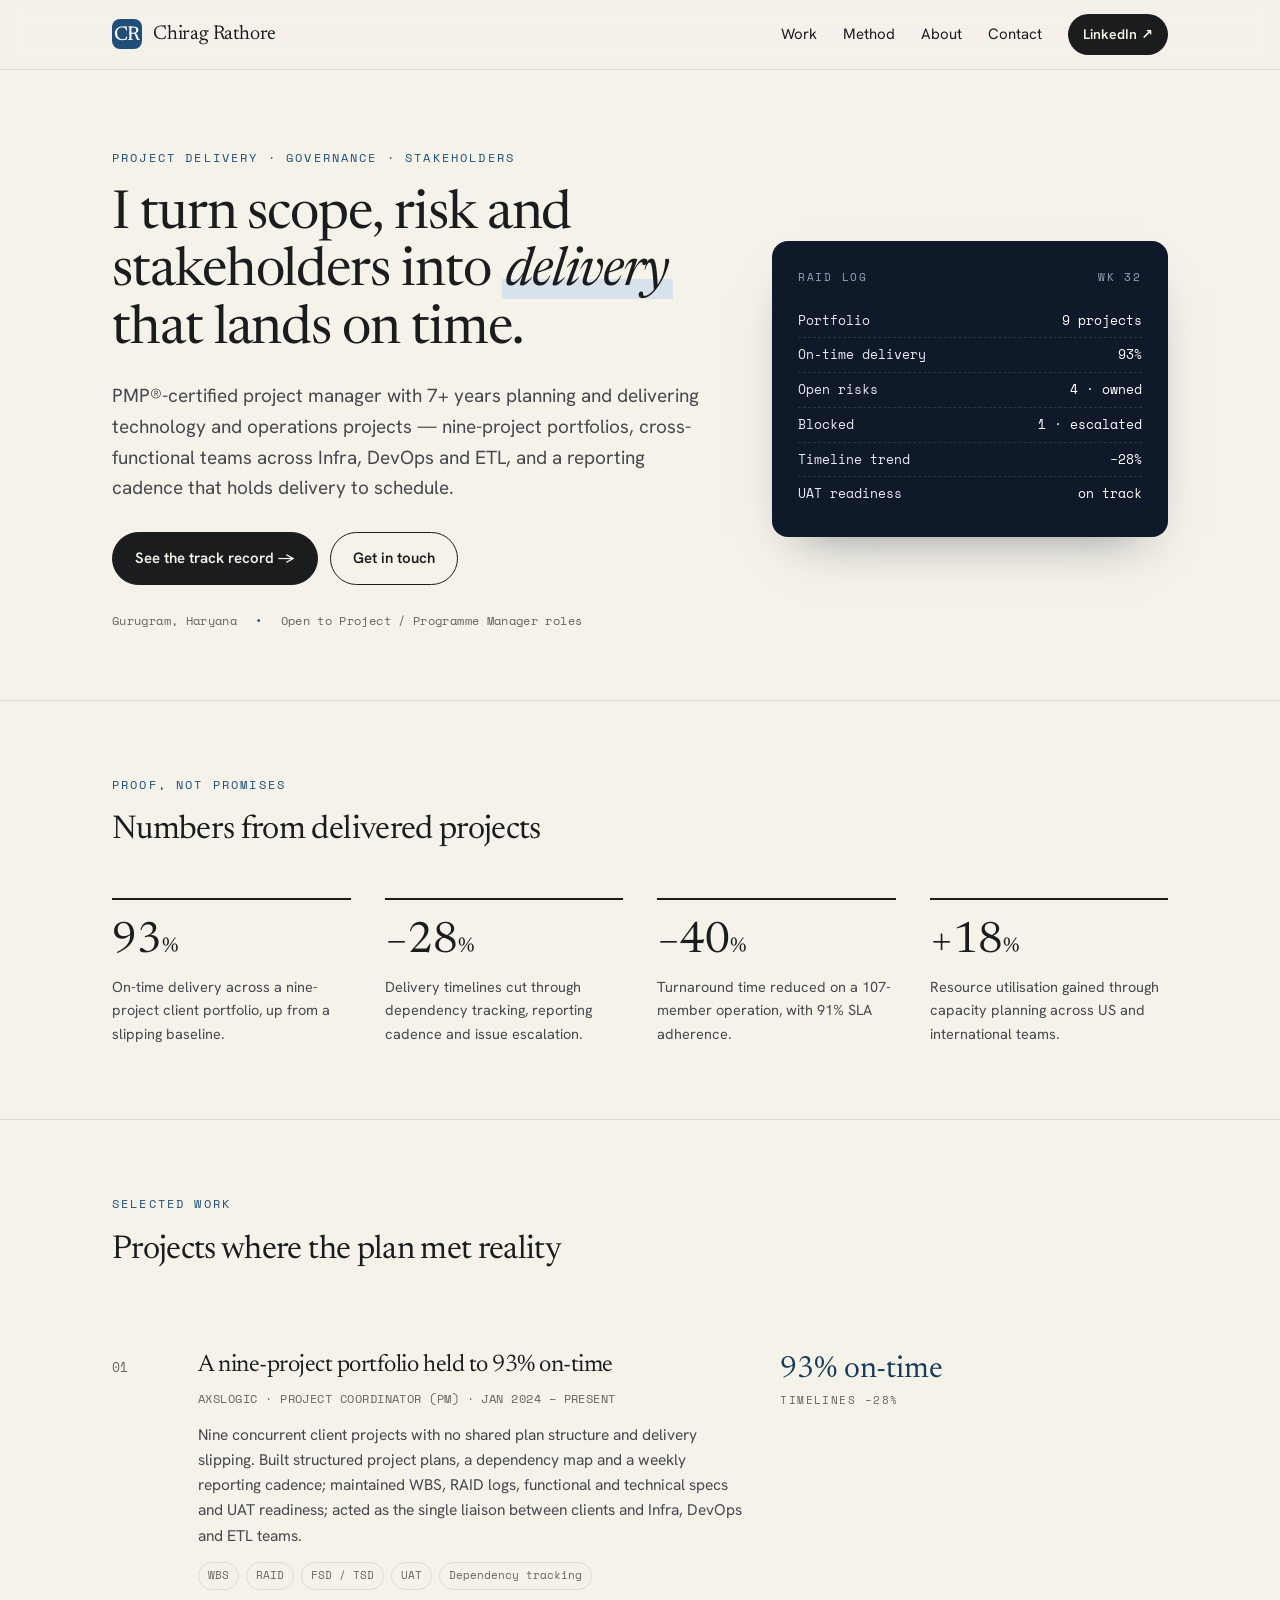
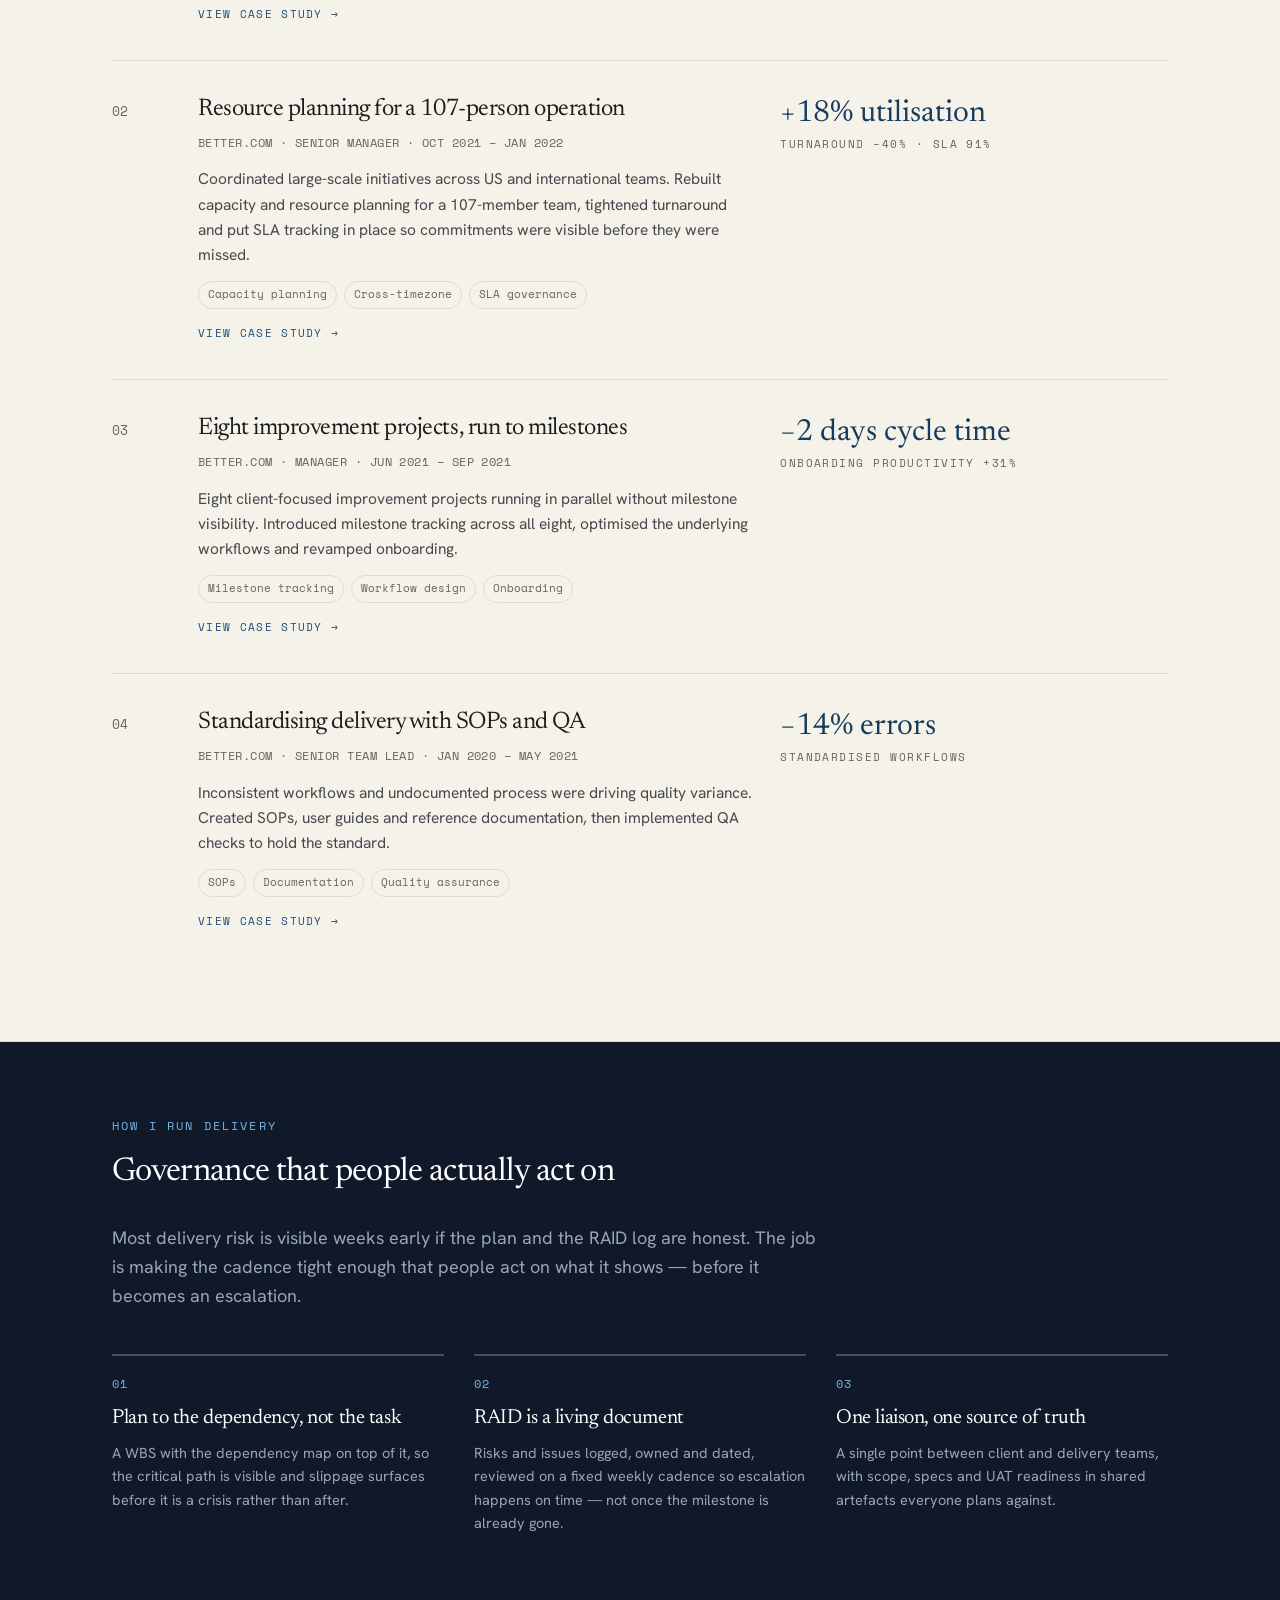
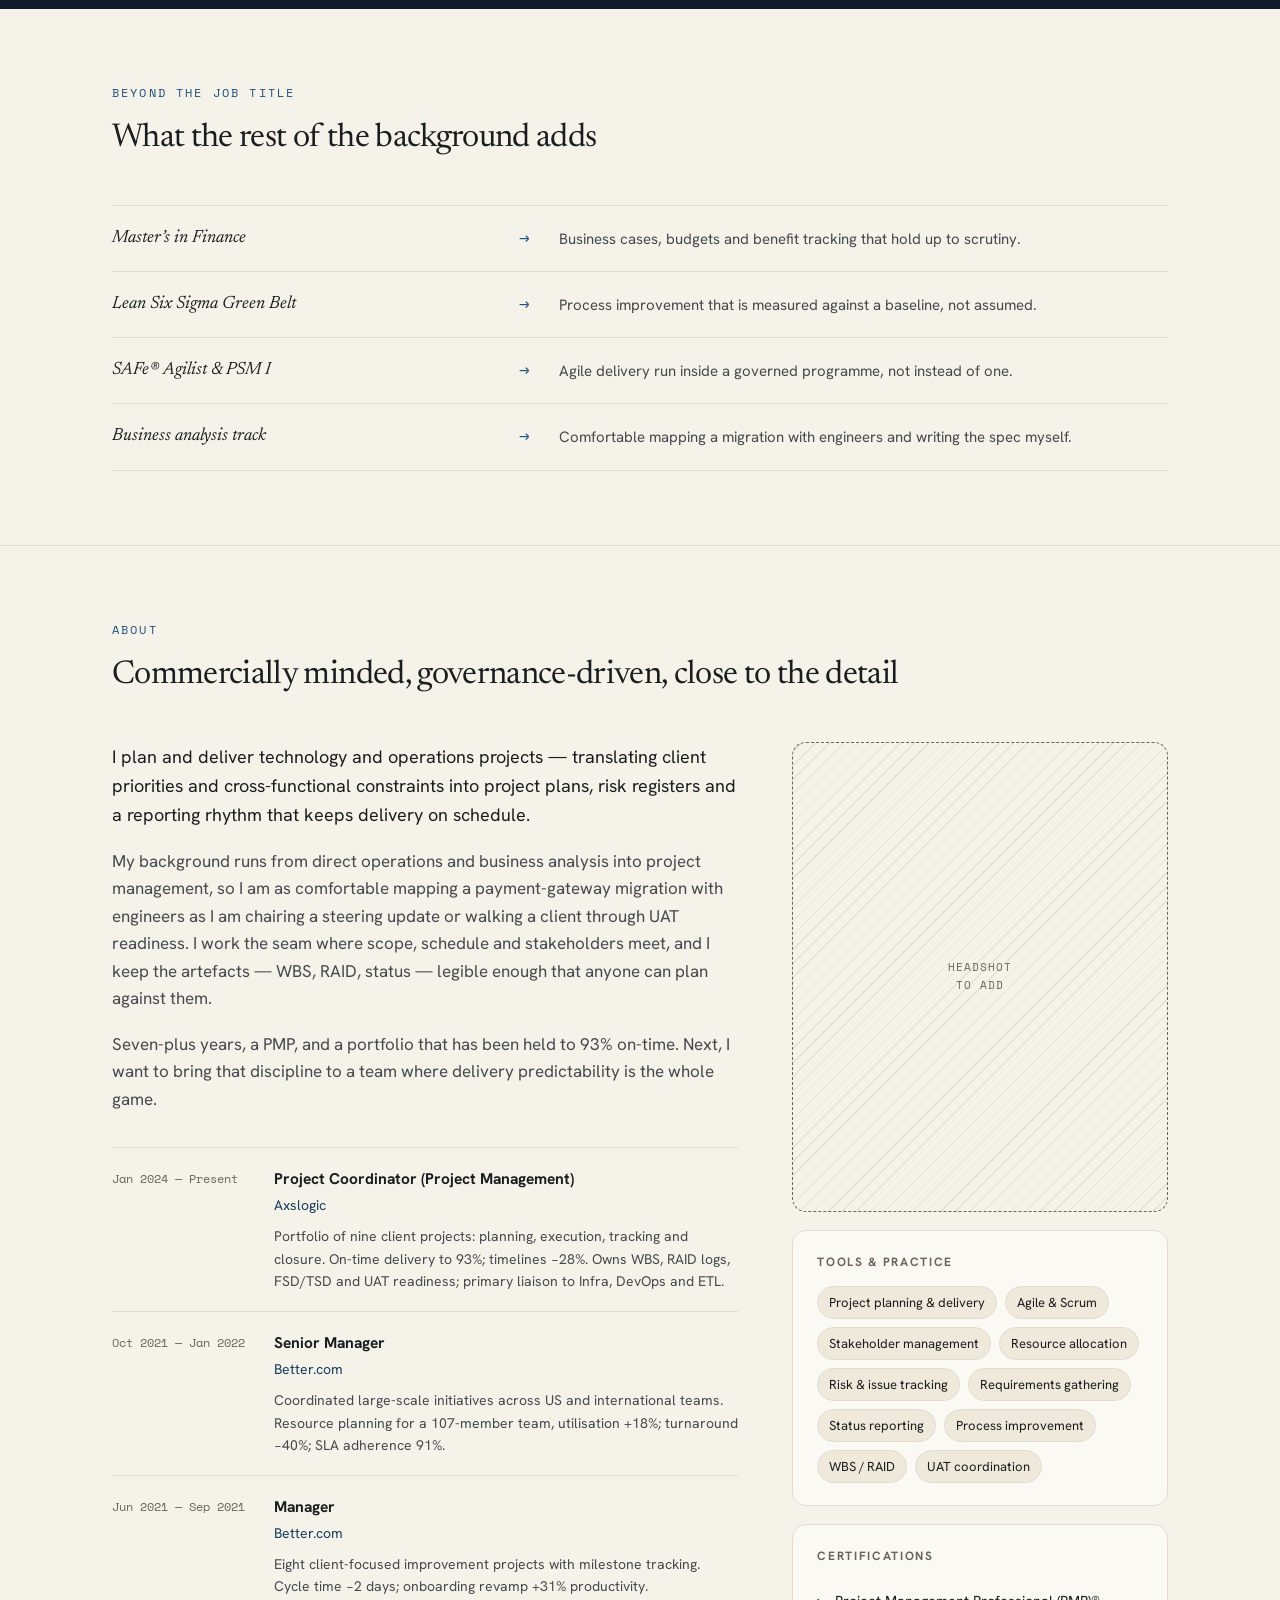
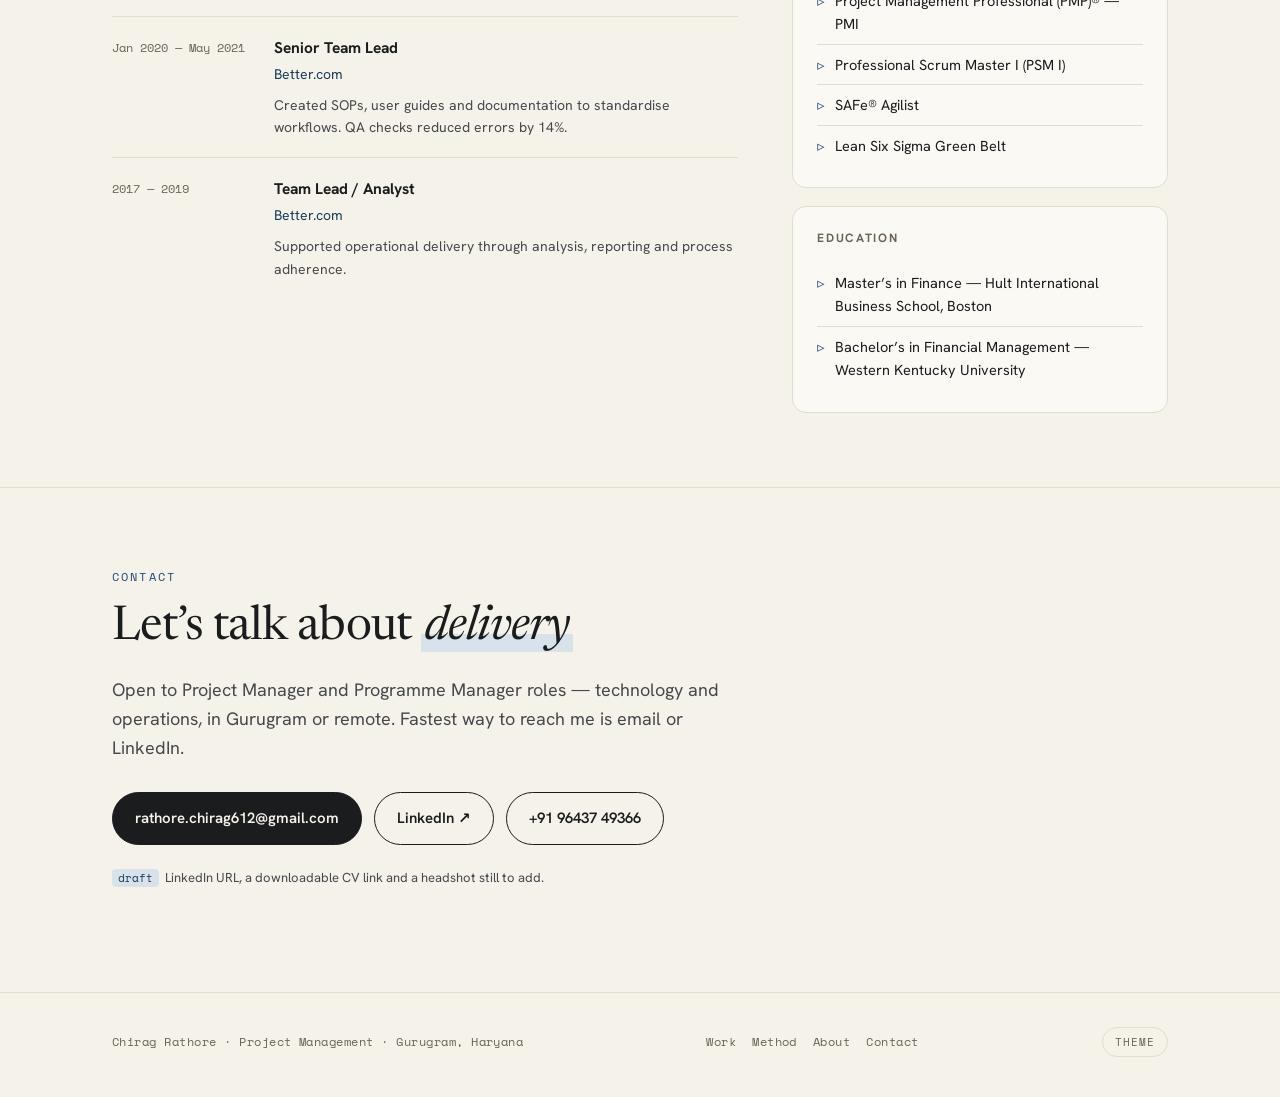
==== index.html @ e19667db "Add Chirag Rathore portfolio site Standalone single-file portfolio (index.html) extracted from the C" ====
<!doctype html>
<html lang="en">
<head>
<meta charset="utf-8">
<meta name="viewport" content="width=device-width, initial-scale=1">
<title>Chirag Rathore — Project Manager</title>
<meta name="description" content="PMP-certified project manager with 7+ years delivering technology and operations projects — a nine-project portfolio held to 93% on-time delivery.">
<meta property="og:title" content="Chirag Rathore — Project Manager">
<meta property="og:description" content="PMP-certified project manager. Nine-project client portfolio held to 93% on-time delivery, timelines cut 28%.">
<meta property="og:type" content="website">
<meta name="theme-color" content="#f5f2ea" media="(prefers-color-scheme: light)">
<meta name="theme-color" content="#12161d" media="(prefers-color-scheme: dark)">
<link rel="preconnect" href="https://fonts.googleapis.com">
<link rel="preconnect" href="https://fonts.gstatic.com" crossorigin>
<link rel="stylesheet" href="https://fonts.googleapis.com/css2?family=Newsreader:ital,opsz,wght@0,6..72,400;0,6..72,500;1,6..72,400;1,6..72,500&family=Hanken+Grotesk:wght@400;500;600;700&family=Space+Mono:wght@400;700&display=swap">
</head>
<body>
<style>
  :root {
    --paper: #f5f2ea;
    --paper-2: #efe9db;
    --card: #fbf9f3;
    --ink: #1a1c1e;
    --ink-soft: #46484d;
    --slate: #6a6459;
    --line: #e2dccf;
    --blueprint: #1f4e79;
    --blueprint-deep: #163b5c;
    --wash: #d8e2ea;
    --navy: #10192a;
    --navy-2: #1b2740;
    --on-navy: #e9ecf2;
    --on-navy-soft: #9aa4b8;

    --serif: 'Newsreader', Georgia, 'Times New Roman', serif;
    --sans: 'Hanken Grotesk', system-ui, -apple-system, sans-serif;
    --mono: 'Space Mono', ui-monospace, 'SF Mono', Menlo, monospace;

    --maxw: 1120px;
    --gutter: 32px;
  }

  @media (prefers-color-scheme: dark) {
    :root:not([data-theme="light"]) {
      --paper: #12161d;
      --paper-2: #161b24;
      --card: #1a212c;
      --ink: #eef1f5;
      --ink-soft: #b7bdc7;
      --slate: #8b93a1;
      --line: #2a3340;
      --blueprint: #7bb2e0;
      --blueprint-deep: #a9cdec;
      --wash: #24425c;
      --navy: #0b111c;
      --navy-2: #16202f;
      --on-navy: #e9ecf2;
      --on-navy-soft: #9aa4b8;
    }
  }

  :root[data-theme="dark"] {
    --paper: #12161d;
    --paper-2: #161b24;
    --card: #1a212c;
    --ink: #eef1f5;
    --ink-soft: #b7bdc7;
    --slate: #8b93a1;
    --line: #2a3340;
    --blueprint: #7bb2e0;
    --blueprint-deep: #a9cdec;
    --wash: #24425c;
    --navy: #0b111c;
    --navy-2: #16202f;
    --on-navy: #e9ecf2;
    --on-navy-soft: #9aa4b8;
  }

  * { box-sizing: border-box; }
  html { scroll-behavior: smooth; scroll-padding-top: 84px; }
  body {
    margin: 0;
    background: var(--paper);
    color: var(--ink);
    font-family: var(--sans);
    font-size: 17px;
    line-height: 1.62;
    -webkit-font-smoothing: antialiased;
    text-rendering: optimizeLegibility;
  }
  ::selection { background: var(--blueprint); color: #fff; }
  a { color: inherit; }
  img { max-width: 100%; display: block; }
  [hidden] { display: none !important; }

  .wrap { max-width: var(--maxw); margin: 0 auto; padding-left: var(--gutter); padding-right: var(--gutter); }

  .mono-label {
    font-family: var(--mono);
    font-size: 12px;
    letter-spacing: 0.18em;
    text-transform: uppercase;
    color: var(--blueprint);
  }

  h1, h2, h3 { font-family: var(--serif); font-weight: 400; letter-spacing: -0.02em; text-wrap: balance; margin: 0; }
  .em {
    font-style: italic;
    background: linear-gradient(transparent 62%, var(--wash) 62%);
    padding: 0 0.08em;
  }

  .btn {
    display: inline-flex; align-items: center; gap: 0.5em;
    font-family: var(--sans); font-weight: 600; font-size: 15px;
    padding: 13px 22px; border-radius: 999px;
    border: 1px solid var(--ink); cursor: pointer; text-decoration: none;
    transition: transform 0.15s ease, background 0.15s ease, color 0.15s ease;
  }
  .btn-solid { background: var(--ink); color: var(--paper); }
  .btn-solid:hover { transform: translateY(-2px); }
  .btn-ghost { background: transparent; color: var(--ink); }
  .btn-ghost:hover { background: var(--ink); color: var(--paper); }
  :focus-visible { outline: 2px solid var(--blueprint); outline-offset: 2px; border-radius: 4px; }

  /* ---------- nav ---------- */
  .nav {
    position: sticky; top: 0; z-index: 60;
    background: color-mix(in srgb, var(--paper) 86%, transparent);
    backdrop-filter: saturate(1.5) blur(12px);
    -webkit-backdrop-filter: saturate(1.5) blur(12px);
    border-bottom: 1px solid var(--line);
  }
  .nav-inner { display: flex; align-items: center; justify-content: space-between; gap: 20px; padding-top: 14px; padding-bottom: 14px; }
  .wordmark { display: flex; align-items: center; gap: 11px; text-decoration: none; color: inherit; background: none; border: none; cursor: pointer; padding: 0; font: inherit; }
  .monogram {
    width: 30px; height: 30px; border-radius: 8px; flex: none;
    background: var(--blueprint); color: #fff;
    font-family: var(--serif); font-size: 15px; font-weight: 500;
    display: grid; place-items: center;
  }
  .wordmark span { font-family: var(--serif); font-size: 20px; letter-spacing: -0.01em; }
  .nav-links { display: flex; align-items: center; gap: 26px; }
  .nav-links a { text-decoration: none; font-size: 15px; color: var(--ink); padding: 4px 0; position: relative; cursor: pointer; }
  .nav-links a.cta {
    color: var(--paper); background: var(--ink); font-weight: 600; font-size: 14px;
    padding: 9px 15px; border-radius: 999px;
  }
  .nav-links a:not(.cta)::after {
    content: ""; position: absolute; left: 0; right: 0; bottom: -2px; height: 2px;
    background: var(--blueprint); transform: scaleX(0); transform-origin: left; transition: transform 0.2s ease;
  }
  .nav-links a:not(.cta):hover::after,
  .nav-links a.active::after { transform: scaleX(1); }
  .nav-toggle { display: none; background: none; border: 1px solid var(--line); border-radius: 8px; padding: 7px 9px; cursor: pointer; color: inherit; font: inherit; }

  /* ---------- hero ---------- */
  .hero { border-bottom: 1px solid var(--line); overflow: hidden; }
  .hero-grid {
    display: grid; grid-template-columns: 1.3fr 0.85fr; gap: 54px; align-items: center;
    padding-top: 78px; padding-bottom: 70px;
  }
  .hero h1 { font-size: clamp(2.3rem, 5.6vw, 3.35rem); line-height: 1.07; margin-bottom: 22px; }
  .hero p.lead { font-size: 19px; color: var(--ink-soft); max-width: 33em; margin: 0 0 28px; }
  .hero-actions { display: flex; flex-wrap: wrap; gap: 12px; margin-bottom: 26px; }
  .hero-meta { display: flex; flex-wrap: wrap; gap: 8px 18px; font-family: var(--mono); font-size: 12px; color: var(--slate); letter-spacing: 0.03em; }
  .hero-meta .dot { color: var(--blueprint); }
  .hero-card {
    background: var(--navy); color: var(--on-navy); border-radius: 16px; padding: 26px;
    font-family: var(--mono); font-size: 12.5px; line-height: 1.9;
    box-shadow: 0 24px 50px -28px rgba(16, 25, 42, 0.5);
  }
  .hero-card .hc-head { display: flex; justify-content: space-between; color: var(--on-navy-soft); font-size: 11px; letter-spacing: 0.16em; text-transform: uppercase; margin-bottom: 16px; }
  .hero-card .hc-row { display: flex; justify-content: space-between; gap: 14px; padding: 5px 0; border-bottom: 1px dashed rgba(255,255,255,0.12); }
  .hero-card .hc-row:last-child { border-bottom: none; }
  .hero-card .hc-row b { color: #fff; font-weight: 400; }
  .hero-card .hc-tag { color: #7bb2e0; }

  /* ---------- section scaffold ---------- */
  .section { padding-top: 74px; padding-bottom: 74px; border-bottom: 1px solid var(--line); }
  .sec-head { display: flex; align-items: baseline; justify-content: space-between; gap: 16px; margin-bottom: 40px; flex-wrap: wrap; }
  .sec-head h2 { font-size: clamp(1.7rem, 3.4vw, 2.05rem); }
  .sec-head .mono-label { margin-bottom: 10px; display: block; }
  .sec-head .headlink { font-family: var(--mono); font-size: 12px; letter-spacing: 0.1em; text-transform: uppercase; color: var(--blueprint); text-decoration: none; }
  .sec-head .headlink:hover { text-decoration: underline; }

  /* ---------- stats ---------- */
  .stats { display: grid; grid-template-columns: repeat(4, 1fr); gap: 34px; }
  .stat { padding-top: 20px; border-top: 2px solid var(--ink); }
  .stat .num { font-family: var(--serif); font-size: clamp(2rem, 4.6vw, 2.7rem); line-height: 1; color: var(--ink); font-variant-numeric: tabular-nums; }
  .stat .num small { font-size: 0.5em; }
  .stat p { margin: 12px 0 0; font-size: 14.5px; color: var(--ink-soft); }

  /* ---------- case list ---------- */
  .cases { display: flex; flex-direction: column; }
  .case {
    display: grid; grid-template-columns: 58px 1fr 0.7fr; gap: 28px; align-items: start;
    padding: 34px 0; border-top: 1px solid var(--line);
    text-decoration: none; color: inherit;
    transition: background 0.15s ease;
  }
  .case:first-child { border-top: none; }
  .case:hover { background: color-mix(in srgb, var(--blueprint) 6%, transparent); }
  .case .idx { font-family: var(--mono); font-size: 13px; color: var(--slate); padding-top: 6px; }
  .case h3 { font-size: 1.5rem; line-height: 1.2; margin-bottom: 10px; }
  .case .meta { font-family: var(--mono); font-size: 11.5px; letter-spacing: 0.04em; color: var(--slate); text-transform: uppercase; margin-bottom: 14px; }
  .case .desc { color: var(--ink-soft); font-size: 15.5px; margin: 0 0 14px; }
  .case .tags { display: flex; flex-wrap: wrap; gap: 7px; }
  .case .tag { font-family: var(--mono); font-size: 11px; padding: 4px 9px; border: 1px solid var(--line); border-radius: 999px; color: var(--slate); }
  .case .headline { font-family: var(--serif); font-size: 1.9rem; line-height: 1.05; color: var(--blueprint-deep); padding-top: 4px; }
  .case .headline span { display: block; font-family: var(--mono); font-size: 10.5px; letter-spacing: 0.14em; text-transform: uppercase; color: var(--slate); margin-top: 8px; }
  .case .viewcta { display: inline-block; margin-top: 16px; font-family: var(--mono); font-size: 11px; letter-spacing: 0.12em; text-transform: uppercase; color: var(--blueprint); }

  /* ---------- method (dark) ---------- */
  .method { background: var(--navy); color: var(--on-navy); border-bottom: none; }
  .method .mono-label { color: #7bb2e0; }
  .method h2 { color: #fff; }
  .method .lead { color: var(--on-navy-soft); max-width: 40em; font-size: 18px; margin: 0 0 44px; }
  .principles { display: grid; grid-template-columns: repeat(3, 1fr); gap: 30px; }
  .principle { border-top: 2px solid rgba(255,255,255,0.22); padding-top: 18px; }
  .principle .pn { font-family: var(--mono); font-size: 12px; color: #7bb2e0; letter-spacing: 0.1em; }
  .principle h3 { color: #fff; font-size: 1.28rem; margin: 12px 0 10px; line-height: 1.22; }
  .principle p { margin: 0; color: var(--on-navy-soft); font-size: 14.5px; }

  /* ---------- transfer table ---------- */
  .transfer .row {
    display: grid; grid-template-columns: 0.9fr 24px 1.4fr; gap: 16px; align-items: center;
    padding: 18px 0; border-top: 1px solid var(--line);
  }
  .transfer .row:last-child { border-bottom: 1px solid var(--line); }
  .transfer .from { font-family: var(--serif); font-size: 1.12rem; font-style: italic; color: var(--ink); }
  .transfer .arrow { color: var(--blueprint); font-family: var(--mono); }
  .transfer .to { color: var(--ink-soft); font-size: 15px; }

  /* ---------- about ---------- */
  .about-grid { display: grid; grid-template-columns: 1.25fr 0.75fr; gap: 54px; }
  .about-copy p { color: var(--ink-soft); margin: 0 0 18px; }
  .about-copy p:first-child { color: var(--ink); font-size: 18px; }
  .panel { background: var(--card); border: 1px solid var(--line); border-radius: 14px; padding: 22px 24px; }
  .panel h3 { font-family: var(--sans); font-weight: 700; font-size: 12px; letter-spacing: 0.14em; text-transform: uppercase; color: var(--slate); margin-bottom: 14px; }
  .panel + .panel { margin-top: 18px; }
  .chips { display: flex; flex-wrap: wrap; gap: 8px; }
  .chip { font-size: 13px; padding: 5px 11px; border-radius: 999px; background: var(--paper-2); border: 1px solid var(--line); }
  .cert-list { list-style: none; margin: 0; padding: 0; }
  .cert-list li { padding: 8px 0; border-bottom: 1px solid var(--line); font-size: 14.5px; display: flex; gap: 10px; }
  .cert-list li:last-child { border-bottom: none; }
  .cert-list li::before { content: "\25B9"; color: var(--blueprint); }

  .portrait {
    aspect-ratio: 4 / 5; border-radius: 14px; border: 1px dashed var(--slate);
    background: repeating-linear-gradient(-45deg, transparent, transparent 9px, color-mix(in srgb, var(--slate) 12%, transparent) 9px, color-mix(in srgb, var(--slate) 12%, transparent) 10px);
    display: grid; place-items: center; text-align: center; margin-bottom: 18px;
  }
  .portrait span { font-family: var(--mono); font-size: 11px; letter-spacing: 0.1em; text-transform: uppercase; color: var(--slate); padding: 0 16px; }
  .portrait img { width: 100%; height: 100%; object-fit: cover; border-radius: 13px; }

  .timeline { margin-top: 34px; }
  .job { display: grid; grid-template-columns: 140px 1fr; gap: 22px; padding: 18px 0; border-top: 1px solid var(--line); }
  .job .when { font-family: var(--mono); font-size: 12px; color: var(--slate); padding-top: 3px; }
  .job h4 { margin: 0 0 3px; font-family: var(--sans); font-size: 15.5px; font-weight: 700; }
  .job .org { color: var(--blueprint-deep); font-size: 14px; }
  .job p { margin: 8px 0 0; font-size: 14px; color: var(--ink-soft); }

  /* ---------- contact ---------- */
  .contact { border-bottom: 1px solid var(--line); }
  .contact h2 { font-size: clamp(2rem, 5vw, 3rem); line-height: 1.08; margin-bottom: 20px; }
  .contact p { color: var(--ink-soft); max-width: 34em; margin: 0 0 30px; font-size: 18px; }
  .contact-links { display: flex; flex-wrap: wrap; gap: 12px; }

  footer { padding: 34px 0 40px; }
  .foot-inner { display: flex; justify-content: space-between; align-items: center; gap: 16px; flex-wrap: wrap; font-family: var(--mono); font-size: 12px; color: var(--slate); letter-spacing: 0.04em; }
  .foot-inner nav { display: flex; gap: 16px; padding: 0; }
  .foot-inner a { text-decoration: none; color: var(--slate); cursor: pointer; }
  .foot-inner a:hover { color: var(--ink); }

  .theme-toggle {
    background: none; border: 1px solid var(--line); border-radius: 999px;
    font-family: var(--mono); font-size: 11px; letter-spacing: 0.1em; text-transform: uppercase;
    color: var(--slate); padding: 6px 12px; cursor: pointer;
  }

  .flag { background: var(--wash); color: var(--blueprint-deep); font-family: var(--mono); font-size: 11px; padding: 1px 6px; border-radius: 4px; }

  /* ---------- case detail view ---------- */
  .case-view { padding-top: 40px; padding-bottom: 80px; }
  .backlink { font-family: var(--mono); font-size: 12px; letter-spacing: 0.08em; text-transform: uppercase; color: var(--blueprint); text-decoration: none; cursor: pointer; background: none; border: none; padding: 0; }
  .cv-head { max-width: 42rem; margin: 26px 0 40px; }
  .cv-head h1 { font-size: clamp(2rem, 5vw, 2.9rem); line-height: 1.08; margin: 12px 0 18px; }
  .cv-head p { font-size: 18px; color: var(--ink-soft); margin: 0; }
  .cv-meta { display: grid; grid-template-columns: repeat(4, 1fr); gap: 18px; padding: 22px 0; border-top: 1px solid var(--line); border-bottom: 1px solid var(--line); margin-bottom: 40px; }
  .cv-meta .k { font-family: var(--mono); font-size: 10.5px; letter-spacing: 0.12em; text-transform: uppercase; color: var(--slate); margin-bottom: 6px; }
  .cv-meta .v { font-size: 14.5px; }
  .cv-metrics { display: flex; flex-wrap: wrap; gap: 40px; margin-bottom: 48px; }
  .cv-metrics .m .mv { font-family: var(--serif); font-size: clamp(2rem, 5vw, 2.6rem); line-height: 1; color: var(--blueprint-deep); font-variant-numeric: tabular-nums; }
  .cv-metrics .m .ml { font-size: 13px; color: var(--ink-soft); max-width: 15rem; margin-top: 8px; }
  .cv-block { display: grid; grid-template-columns: 200px 1fr; gap: 28px; padding: 32px 0; border-top: 1px solid var(--line); }
  .cv-block > h2 { font-size: 1.4rem; }
  .cv-block .body p { margin: 0 0 14px; color: var(--ink-soft); max-width: 44rem; }
  .cv-block .body p:last-child { margin-bottom: 0; }
  .steps { display: flex; flex-direction: column; gap: 22px; }
  .step { display: grid; grid-template-columns: 40px 1fr; gap: 16px; }
  .step .sn { font-family: var(--mono); font-size: 12px; color: var(--blueprint); padding-top: 3px; }
  .step h3 { font-family: var(--sans); font-weight: 700; font-size: 15.5px; margin: 0 0 5px; }
  .step p { margin: 0; font-size: 14.5px; color: var(--ink-soft); max-width: 42rem; }
  .takeaway { font-family: var(--serif); font-style: italic; font-size: 1.35rem; line-height: 1.45; color: var(--ink); max-width: 40rem; margin: 8px 0 0; }
  .cv-foot { display: flex; justify-content: space-between; gap: 16px; margin-top: 48px; padding-top: 24px; border-top: 1px solid var(--line); font-family: var(--mono); font-size: 12px; letter-spacing: 0.06em; text-transform: uppercase; }
  .cv-foot button { background: none; border: none; color: var(--blueprint); cursor: pointer; font: inherit; letter-spacing: inherit; text-transform: inherit; padding: 0; }

  /* ---------- reveal ---------- */
  .reveal { opacity: 0; transform: translateY(16px); transition: opacity 0.6s ease, transform 0.6s ease; }
  .reveal.in { opacity: 1; transform: none; }

  @media (prefers-reduced-motion: reduce) {
    html { scroll-behavior: auto; }
    .reveal { opacity: 1; transform: none; transition: none; }
    .btn-solid:hover, .btn-ghost:hover { transform: none; }
  }

  /* ---------- responsive ---------- */
  @media (max-width: 900px) {
    :root { --gutter: 22px; }
    .hero-grid { grid-template-columns: 1fr; gap: 34px; padding-top: 54px; padding-bottom: 52px; }
    .hero-card { order: -1; }
    .stats { grid-template-columns: 1fr 1fr; gap: 26px; }
    .case { grid-template-columns: 1fr; gap: 10px; padding: 26px 0; }
    .case .idx { padding-top: 0; }
    .case .headline { font-size: 1.6rem; }
    .principles { grid-template-columns: 1fr; gap: 22px; }
    .about-grid { grid-template-columns: 1fr; gap: 30px; }
    .job { grid-template-columns: 1fr; gap: 4px; }
    .transfer .row { grid-template-columns: 1fr; gap: 4px; }
    .transfer .arrow { display: none; }
    .cv-meta { grid-template-columns: 1fr 1fr; }
    .cv-block { grid-template-columns: 1fr; gap: 12px; }
    .nav-links { display: none; }
    .nav-toggle { display: block; }
    .nav-links.open {
      display: flex; flex-direction: column; align-items: flex-start; gap: 14px;
      position: absolute; left: 0; right: 0; top: 100%;
      background: var(--paper); border-bottom: 1px solid var(--line); padding: 18px var(--gutter) 24px;
    }
  }
  @media (max-width: 520px) {
    .stats, .cv-meta { grid-template-columns: 1fr; }
  }
</style>

<div class="nav">
  <div class="wrap nav-inner">
    <button class="wordmark" data-nav="home" type="button">
      <span class="monogram">CR</span>
      <span>Chirag Rathore</span>
    </button>
    <button class="nav-toggle" aria-label="Menu" aria-expanded="false" type="button">Menu</button>
    <div class="nav-links">
      <a data-nav="work">Work</a>
      <a data-nav="method">Method</a>
      <a data-nav="about">About</a>
      <a data-nav="contact">Contact</a>
      <a class="cta" href="#" data-placeholder-link>LinkedIn ↗</a>
    </div>
  </div>
</div>

<div id="home">
  <a id="top"></a>
  <header class="hero">
    <div class="wrap hero-grid">
      <div class="reveal in">
        <div class="mono-label">Project Delivery · Governance · Stakeholders</div>
        <h1 style="margin-top:20px">I turn scope, risk and stakeholders into <span class="em">delivery</span> that lands on time.</h1>
        <p class="lead">PMP&reg;-certified project manager with 7+ years planning and delivering technology and operations projects &mdash; nine-project portfolios, cross-functional teams across Infra, DevOps and ETL, and a reporting cadence that holds delivery to schedule.</p>
        <div class="hero-actions">
          <a class="btn btn-solid" data-nav="work">See the track record →</a>
          <a class="btn btn-ghost" data-nav="contact">Get in touch</a>
        </div>
        <div class="hero-meta">
          <span>Gurugram, Haryana</span>
          <span class="dot">•</span>
          <span>Open to Project / Programme Manager roles</span>
        </div>
      </div>
      <div class="hero-card reveal in" aria-hidden="true">
        <div class="hc-head"><span>RAID log</span><span>wk 32</span></div>
        <div class="hc-row"><span>Portfolio</span><b>9 projects</b></div>
        <div class="hc-row"><span>On-time delivery</span><b class="hc-tag">93%</b></div>
        <div class="hc-row"><span>Open risks</span><b>4 &middot; owned</b></div>
        <div class="hc-row"><span>Blocked</span><b>1 &middot; escalated</b></div>
        <div class="hc-row"><span>Timeline trend</span><b class="hc-tag">−28%</b></div>
        <div class="hc-row"><span>UAT readiness</span><b>on track</b></div>
      </div>
    </div>
  </header>

  <main>
    <section id="proof" class="section">
      <div class="wrap">
        <div class="sec-head reveal">
          <div>
            <span class="mono-label">Proof, not promises</span>
            <h2>Numbers from delivered projects</h2>
          </div>
        </div>
        <div class="stats reveal">
          <div class="stat">
            <div class="num">93<small>%</small></div>
            <p>On-time delivery across a nine-project client portfolio, up from a slipping baseline.</p>
          </div>
          <div class="stat">
            <div class="num">−28<small>%</small></div>
            <p>Delivery timelines cut through dependency tracking, reporting cadence and issue escalation.</p>
          </div>
          <div class="stat">
            <div class="num">−40<small>%</small></div>
            <p>Turnaround time reduced on a 107-member operation, with 91% SLA adherence.</p>
          </div>
          <div class="stat">
            <div class="num">+18<small>%</small></div>
            <p>Resource utilisation gained through capacity planning across US and international teams.</p>
          </div>
        </div>
      </div>
    </section>

    <section id="work" class="section">
      <div class="wrap">
        <div class="sec-head reveal">
          <div>
            <span class="mono-label">Selected work</span>
            <h2>Projects where the plan met reality</h2>
          </div>
        </div>
        <div class="cases" id="case-list"></div>
      </div>
    </section>

    <section id="method" class="section method">
      <div class="wrap">
        <div class="sec-head reveal" style="margin-bottom:24px">
          <div>
            <span class="mono-label">How I run delivery</span>
            <h2>Governance that people actually act on</h2>
          </div>
        </div>
        <p class="lead reveal">Most delivery risk is visible weeks early if the plan and the RAID log are honest. The job is making the cadence tight enough that people act on what it shows &mdash; before it becomes an escalation.</p>
        <div class="principles reveal">
          <div class="principle">
            <div class="pn">01</div>
            <h3>Plan to the dependency, not the task</h3>
            <p>A WBS with the dependency map on top of it, so the critical path is visible and slippage surfaces before it is a crisis rather than after.</p>
          </div>
          <div class="principle">
            <div class="pn">02</div>
            <h3>RAID is a living document</h3>
            <p>Risks and issues logged, owned and dated, reviewed on a fixed weekly cadence so escalation happens on time &mdash; not once the milestone is already gone.</p>
          </div>
          <div class="principle">
            <div class="pn">03</div>
            <h3>One liaison, one source of truth</h3>
            <p>A single point between client and delivery teams, with scope, specs and UAT readiness in shared artefacts everyone plans against.</p>
          </div>
        </div>
      </div>
    </section>

    <section id="transfer" class="section">
      <div class="wrap">
        <div class="sec-head reveal">
          <div>
            <span class="mono-label">Beyond the job title</span>
            <h2>What the rest of the background adds</h2>
          </div>
        </div>
        <div class="transfer reveal">
          <div class="row">
            <div class="from">Master&rsquo;s in Finance</div>
            <div class="arrow">→</div>
            <div class="to">Business cases, budgets and benefit tracking that hold up to scrutiny.</div>
          </div>
          <div class="row">
            <div class="from">Lean Six Sigma Green Belt</div>
            <div class="arrow">→</div>
            <div class="to">Process improvement that is measured against a baseline, not assumed.</div>
          </div>
          <div class="row">
            <div class="from">SAFe&reg; Agilist &amp; PSM I</div>
            <div class="arrow">→</div>
            <div class="to">Agile delivery run inside a governed programme, not instead of one.</div>
          </div>
          <div class="row">
            <div class="from">Business analysis track</div>
            <div class="arrow">→</div>
            <div class="to">Comfortable mapping a migration with engineers and writing the spec myself.</div>
          </div>
        </div>
      </div>
    </section>

    <section id="about" class="section">
      <div class="wrap">
        <div class="sec-head reveal">
          <div>
            <span class="mono-label">About</span>
            <h2>Commercially minded, governance-driven, close to the detail</h2>
          </div>
        </div>
        <div class="about-grid">
          <div class="about-copy reveal">
            <p>I plan and deliver technology and operations projects &mdash; translating client priorities and cross-functional constraints into project plans, risk registers and a reporting rhythm that keeps delivery on schedule.</p>
            <p>My background runs from direct operations and business analysis into project management, so I am as comfortable mapping a payment-gateway migration with engineers as I am chairing a steering update or walking a client through UAT readiness. I work the seam where scope, schedule and stakeholders meet, and I keep the artefacts &mdash; WBS, RAID, status &mdash; legible enough that anyone can plan against them.</p>
            <p>Seven-plus years, a PMP, and a portfolio that has been held to 93% on-time. Next, I want to bring that discipline to a team where delivery predictability is the whole game.</p>

            <div class="timeline">
              <div class="job">
                <div class="when">Jan 2024 — Present</div>
                <div>
                  <h4>Project Coordinator (Project Management)</h4>
                  <div class="org">Axslogic</div>
                  <p>Portfolio of nine client projects: planning, execution, tracking and closure. On-time delivery to 93%; timelines −28%. Owns WBS, RAID logs, FSD/TSD and UAT readiness; primary liaison to Infra, DevOps and ETL.</p>
                </div>
              </div>
              <div class="job">
                <div class="when">Oct 2021 — Jan 2022</div>
                <div>
                  <h4>Senior Manager</h4>
                  <div class="org">Better.com</div>
                  <p>Coordinated large-scale initiatives across US and international teams. Resource planning for a 107-member team, utilisation +18%; turnaround −40%; SLA adherence 91%.</p>
                </div>
              </div>
              <div class="job">
                <div class="when">Jun 2021 — Sep 2021</div>
                <div>
                  <h4>Manager</h4>
                  <div class="org">Better.com</div>
                  <p>Eight client-focused improvement projects with milestone tracking. Cycle time −2 days; onboarding revamp +31% productivity.</p>
                </div>
              </div>
              <div class="job">
                <div class="when">Jan 2020 — May 2021</div>
                <div>
                  <h4>Senior Team Lead</h4>
                  <div class="org">Better.com</div>
                  <p>Created SOPs, user guides and documentation to standardise workflows. QA checks reduced errors by 14%.</p>
                </div>
              </div>
              <div class="job">
                <div class="when">2017 — 2019</div>
                <div>
                  <h4>Team Lead / Analyst</h4>
                  <div class="org">Better.com</div>
                  <p>Supported operational delivery through analysis, reporting and process adherence.</p>
                </div>
              </div>
            </div>
          </div>

          <div class="reveal">
            <div class="portrait">
              <img id="headshot" alt="Chirag Rathore" hidden>
              <span id="headshot-ph">Headshot<br>to add</span>
            </div>
            <div class="panel">
              <h3>Tools &amp; practice</h3>
              <div class="chips">
                <span class="chip">Project planning &amp; delivery</span>
                <span class="chip">Agile &amp; Scrum</span>
                <span class="chip">Stakeholder management</span>
                <span class="chip">Resource allocation</span>
                <span class="chip">Risk &amp; issue tracking</span>
                <span class="chip">Requirements gathering</span>
                <span class="chip">Status reporting</span>
                <span class="chip">Process improvement</span>
                <span class="chip">WBS / RAID</span>
                <span class="chip">UAT coordination</span>
              </div>
            </div>
            <div class="panel">
              <h3>Certifications</h3>
              <ul class="cert-list">
                <li>Project Management Professional (PMP)&reg; — PMI</li>
                <li>Professional Scrum Master I (PSM I)</li>
                <li>SAFe&reg; Agilist</li>
                <li>Lean Six Sigma Green Belt</li>
              </ul>
            </div>
            <div class="panel">
              <h3>Education</h3>
              <ul class="cert-list">
                <li>Master&rsquo;s in Finance — Hult International Business School, Boston</li>
                <li>Bachelor&rsquo;s in Financial Management — Western Kentucky University</li>
              </ul>
            </div>
          </div>
        </div>
      </div>
    </section>

    <section id="contact" class="section contact">
      <div class="wrap reveal">
        <span class="mono-label">Contact</span>
        <h2 style="margin-top:14px">Let&rsquo;s talk about <span class="em">delivery</span></h2>
        <p>Open to Project Manager and Programme Manager roles &mdash; technology and operations, in Gurugram or remote. Fastest way to reach me is email or LinkedIn.</p>
        <div class="contact-links">
          <a class="btn btn-solid" href="mailto:rathore.chirag612@gmail.com">rathore.chirag612@gmail.com</a>
          <a class="btn btn-ghost" href="#" data-placeholder-link>LinkedIn ↗</a>
          <a class="btn btn-ghost" href="tel:+919643749366">+91 96437 49366</a>
        </div>
        <p style="margin-top:22px; font-size:13px;"><span class="flag">draft</span> &nbsp;LinkedIn URL, a downloadable CV link and a headshot still to add.</p>
      </div>
    </section>
  </main>
</div>

<div id="case" class="case-view wrap" hidden></div>

<footer>
  <div class="wrap foot-inner">
    <span>Chirag Rathore · Project Management · Gurugram, Haryana</span>
    <nav>
      <a data-nav="work">Work</a>
      <a data-nav="method">Method</a>
      <a data-nav="about">About</a>
      <a data-nav="contact">Contact</a>
    </nav>
    <button class="theme-toggle" type="button">Theme</button>
  </div>
</footer>

<script>
  (function () {
    var root = document.documentElement;

    var CASES = [
      {
        id: 'nine-project-portfolio',
        idx: '01',
        eyebrow: 'Case 01 · Delivery & Governance',
        title: 'A nine-project portfolio held to 93% on-time',
        cardDesc: 'Nine concurrent client projects with no shared plan structure and delivery slipping. Built structured project plans, a dependency map and a weekly reporting cadence; maintained WBS, RAID logs, functional and technical specs and UAT readiness; acted as the single liaison between clients and Infra, DevOps and ETL teams.',
        summary: 'Owning planning, tracking and closure across nine concurrent client projects, and building the plan structure, dependency tracking and reporting cadence that lifted on-time delivery to 93% and cut timelines by 28%.',
        client: 'Axslogic',
        role: 'Project Coordinator (PM)',
        period: 'Jan 2024 – Present',
        channels: 'WBS · RAID · FSD/TSD · UAT',
        tags: ['WBS', 'RAID', 'FSD / TSD', 'UAT', 'Dependency tracking'],
        headline: '93% on-time',
        headlineSub: 'timelines −28%',
        metrics: [
          { v: '93%', l: 'On-time delivery, up from a slipping baseline' },
          { v: '−28%', l: 'Reduction in delivery timelines' },
          { v: '9', l: 'Concurrent client projects owned end to end' }
        ],
        challenge: [
          'Nine client projects were running at once with no shared plan structure. Each carried its own dependencies across Infra, DevOps and ETL, with the client on one side and the delivery teams on the other, and on-time delivery was slipping.',
          'There was no single view of where each project stood, so risks surfaced as escalations rather than as items on a log, and status reporting stayed reactive.'
        ],
        approach: [
          { n: '01', t: 'Built a consistent plan structure', b: 'Put every project on the same WBS-and-dependency structure so the critical path and cross-team hand-offs read the same way across the whole portfolio.' },
          { n: '02', t: 'Made RAID the operating rhythm', b: 'Maintained RAID logs with named owners and dates, reviewed on a fixed weekly cadence, so risks and issues were acted on before they reached a milestone.' },
          { n: '03', t: 'Tightened the reporting cadence', b: 'Standardised status reporting and a clear escalation path, giving clients and delivery leads the same picture at the same time.' },
          { n: '04', t: 'Held the specs and UAT line', b: 'Kept functional and technical specification documents and UAT readiness materials as the shared reference, and acted as the single liaison between client and cross-functional teams.' }
        ],
        takeaway: 'Most delivery risk is visible weeks early if the plan and the RAID log are honest. The cadence is what turns that visibility into action.'
      },
      {
        id: 'resource-planning-107',
        idx: '02',
        eyebrow: 'Case 02 · Resource & SLA Governance',
        title: 'Resource planning for a 107-person operation',
        cardDesc: 'Coordinated large-scale initiatives across US and international teams. Rebuilt capacity and resource planning for a 107-member team, tightened turnaround and put SLA tracking in place so commitments were visible before they were missed.',
        summary: 'Rebuilding capacity and resource planning for a 107-member team spanning US and international time zones — lifting utilisation 18% while cutting turnaround 40% and holding SLA adherence at 91%.',
        client: 'Better.com',
        role: 'Senior Manager',
        period: 'Oct 2021 – Jan 2022',
        channels: 'Capacity planning · Cross-timezone · SLA',
        tags: ['Capacity planning', 'Cross-timezone', 'SLA governance'],
        headline: '+18% utilisation',
        headlineSub: 'turnaround −40% · SLA 91%',
        metrics: [
          { v: '+18%', l: 'Improvement in resource utilisation' },
          { v: '−40%', l: 'Reduction in turnaround time' },
          { v: '91%', l: 'SLA adherence held through the change' }
        ],
        challenge: [
          'Large-scale initiatives were being coordinated across US and international teams, with a 107-member group whose capacity was not planned against demand. Utilisation was uneven and turnaround times were long.',
          'Commitments to internal and external stakeholders were not tracked in a way that showed when an SLA was about to be missed.'
        ],
        approach: [
          { n: '01', t: 'Mapped capacity to demand', b: 'Built resource planning across the full 107-member team so work was allocated against real availability rather than assumption.' },
          { n: '02', t: 'Coordinated across time zones', b: 'Ran the initiatives across US and international teams with hand-offs planned around the working day rather than against it.' },
          { n: '03', t: 'Put SLA tracking in place', b: 'Made SLA commitments visible on a cadence so slippage was caught early — adherence held at 91% while turnaround fell 40%.' }
        ],
        takeaway: 'Utilisation is a planning problem before it is a people problem. Map capacity to demand honestly and the turnaround numbers follow.'
      },
      {
        id: 'eight-improvement-projects',
        idx: '03',
        eyebrow: 'Case 03 · Process Improvement',
        title: 'Eight improvement projects, run to milestones',
        cardDesc: 'Eight client-focused improvement projects running in parallel without milestone visibility. Introduced milestone tracking across all eight, optimised the underlying workflows and revamped onboarding.',
        summary: 'Bringing milestone visibility to eight parallel client-focused improvement projects, optimising the underlying workflows and revamping onboarding — cycle time down two days, onboarding productivity up 31%.',
        client: 'Better.com',
        role: 'Manager',
        period: 'Jun 2021 – Sep 2021',
        channels: 'Milestone tracking · Workflow · Onboarding',
        tags: ['Milestone tracking', 'Workflow design', 'Onboarding'],
        headline: '−2 days cycle time',
        headlineSub: 'onboarding productivity +31%',
        metrics: [
          { v: '8', l: 'Parallel improvement projects coordinated' },
          { v: '−2 days', l: 'Taken out of cycle time' },
          { v: '+31%', l: 'Onboarding productivity improvement' }
        ],
        challenge: [
          'Eight client-focused improvement projects were running in parallel without a shared milestone view, so it was hard to tell which were on track and where attention should go.',
          'Onboarding was slow, holding back how quickly new team members reached productivity.'
        ],
        approach: [
          { n: '01', t: 'Put all eight on milestones', b: 'Introduced milestone tracking across every project so progress and slippage were comparable at a glance.' },
          { n: '02', t: 'Optimised the workflows', b: 'Reworked the underlying process steps, taking two days out of the cycle time.' },
          { n: '03', t: 'Revamped onboarding', b: 'Rebuilt the onboarding path, driving a 31% improvement in productivity for people coming into the team.' }
        ],
        takeaway: 'Parallel projects need one comparable view of progress. Once milestones are shared, it is obvious where a day of attention is worth most.'
      },
      {
        id: 'sops-and-qa',
        idx: '04',
        eyebrow: 'Case 04 · Standardisation & Quality',
        title: 'Standardising delivery with SOPs and QA',
        cardDesc: 'Inconsistent workflows and undocumented process were driving quality variance. Created SOPs, user guides and reference documentation, then implemented QA checks to hold the standard.',
        summary: 'Turning undocumented process into SOPs and user guides, then adding quality-assurance checks that reduced errors by 14%.',
        client: 'Better.com',
        role: 'Senior Team Lead',
        period: 'Jan 2020 – May 2021',
        channels: 'SOPs · Documentation · QA',
        tags: ['SOPs', 'Documentation', 'Quality assurance'],
        headline: '−14% errors',
        headlineSub: 'standardised workflows',
        metrics: [
          { v: '−14%', l: 'Reduction in errors' },
          { v: 'SOPs', l: 'Written across the core workflows' }
        ],
        challenge: [
          'Workflows varied between people and much of the process was undocumented, which showed up as quality variance and rework.',
          'There was no consistent checkpoint to catch errors before they reached the next step.'
        ],
        approach: [
          { n: '01', t: 'Documented the process', b: 'Created SOPs, user guides and reference documentation so the same workflow was followed the same way every time.' },
          { n: '02', t: 'Added QA checks', b: 'Built quality-assurance checks into the process, reducing errors by 14%.' }
        ],
        takeaway: 'Standardisation is not bureaucracy when it is written from how the best people already work. The QA check is what keeps it honest.'
      }
    ];

    var esc = function (s) { return String(s).replace(/[&<>"]/g, function (c) { return ({ '&': '&amp;', '<': '&lt;', '>': '&gt;', '"': '&quot;' })[c]; }); };

    // build the work list
    var list = document.getElementById('case-list');
    list.innerHTML = CASES.map(function (c) {
      return '<a class="case" data-case="' + c.id + '" href="#/case/' + c.id + '">' +
        '<div class="idx">' + c.idx + '</div>' +
        '<div>' +
          '<h3>' + esc(c.title) + '</h3>' +
          '<div class="meta">' + esc(c.client) + ' · ' + esc(c.role) + ' · ' + esc(c.period) + '</div>' +
          '<p class="desc">' + esc(c.cardDesc) + '</p>' +
          '<div class="tags">' + c.tags.map(function (t) { return '<span class="tag">' + esc(t) + '</span>'; }).join('') + '</div>' +
          '<span class="viewcta">View case study →</span>' +
        '</div>' +
        '<div class="headline">' + esc(c.headline) + '<span>' + esc(c.headlineSub) + '</span></div>' +
      '</a>';
    }).join('');

    var homeEl = document.getElementById('home');
    var caseEl = document.getElementById('case');
    var reduce = window.matchMedia('(prefers-reduced-motion: reduce)').matches;

    function renderCase(id) {
      var i = CASES.findIndex(function (c) { return c.id === id; });
      if (i === -1) { location.hash = ''; return; }
      var c = CASES[i];
      var next = CASES[(i + 1) % CASES.length];
      document.title = c.title + ' · Chirag Rathore';
      caseEl.innerHTML =
        '<button class="backlink" data-nav="work" type="button">← All work</button>' +
        '<div class="cv-head">' +
          '<div class="mono-label">' + esc(c.eyebrow) + '</div>' +
          '<h1>' + esc(c.title) + '</h1>' +
          '<p>' + esc(c.summary) + '</p>' +
        '</div>' +
        '<div class="cv-meta">' +
          '<div><div class="k">Company</div><div class="v">' + esc(c.client) + '</div></div>' +
          '<div><div class="k">Role</div><div class="v">' + esc(c.role) + '</div></div>' +
          '<div><div class="k">Period</div><div class="v">' + esc(c.period) + '</div></div>' +
          '<div><div class="k">Focus</div><div class="v">' + esc(c.channels) + '</div></div>' +
        '</div>' +
        '<div class="cv-metrics">' + c.metrics.map(function (m) {
          return '<div class="m"><div class="mv">' + esc(m.v) + '</div><div class="ml">' + esc(m.l) + '</div></div>';
        }).join('') + '</div>' +
        '<div class="cv-block"><h2>The challenge</h2><div class="body">' +
          c.challenge.map(function (p) { return '<p>' + esc(p) + '</p>'; }).join('') +
        '</div></div>' +
        '<div class="cv-block"><h2>The approach</h2><div class="steps">' +
          c.approach.map(function (s) {
            return '<div class="step"><div class="sn">' + esc(s.n) + '</div><div><h3>' + esc(s.t) + '</h3><p>' + esc(s.b) + '</p></div></div>';
          }).join('') +
        '</div></div>' +
        '<div class="cv-block"><h2>Takeaway</h2><div class="body"><p class="takeaway">' + esc(c.takeaway) + '</p></div></div>' +
        '<div class="cv-foot">' +
          '<button data-nav="work" type="button">← Back to all work</button>' +
          '<button data-case="' + next.id + '" type="button">Next: ' + esc(next.headline) + ' →</button>' +
        '</div>';
      homeEl.hidden = true;
      caseEl.hidden = false;
      window.scrollTo(0, 0);
    }

    function showHome(sectionId) {
      caseEl.hidden = true;
      homeEl.hidden = false;
      document.title = 'Chirag Rathore Portfolio';
      if (sectionId && sectionId !== 'home') {
        var el = document.getElementById(sectionId);
        if (el) { el.scrollIntoView({ behavior: reduce ? 'auto' : 'smooth', block: 'start' }); return; }
      }
      window.scrollTo(0, 0);
    }

    function route() {
      var h = location.hash || '';
      var m = h.match(/^#\/case\/(.+)$/);
      if (m) { renderCase(m[1]); }
      else { showHome(); }
    }

    // intercept data-nav and data-case clicks
    document.addEventListener('click', function (e) {
      var navT = e.target.closest('[data-nav]');
      if (navT) {
        e.preventDefault();
        var links = document.querySelector('.nav-links');
        var toggle = document.querySelector('.nav-toggle');
        if (links) { links.classList.remove('open'); }
        if (toggle) { toggle.setAttribute('aria-expanded', 'false'); }
        var dest = navT.getAttribute('data-nav');
        if (location.hash) { history.pushState('', '', location.pathname + location.search); }
        showHome(dest);
        return;
      }
      var caseT = e.target.closest('[data-case]');
      if (caseT) {
        e.preventDefault();
        location.hash = '#/case/' + caseT.getAttribute('data-case');
      }
    });

    window.addEventListener('hashchange', route);
    route();

    // theme toggle: system -> light -> dark -> system
    var tbtn = document.querySelector('.theme-toggle');
    if (tbtn) {
      try {
        var saved = localStorage.getItem('cr-theme');
        if (saved) { root.setAttribute('data-theme', saved); }
      } catch (e) {}
      tbtn.addEventListener('click', function () {
        var cur = root.getAttribute('data-theme');
        var nextT = cur === 'light' ? 'dark' : (cur === 'dark' ? '' : 'light');
        if (nextT) { root.setAttribute('data-theme', nextT); } else { root.removeAttribute('data-theme'); }
        try { localStorage.setItem('cr-theme', nextT); } catch (e) {}
      });
    }

    // mobile nav
    var toggle = document.querySelector('.nav-toggle');
    var links = document.querySelector('.nav-links');
    if (toggle && links) {
      toggle.addEventListener('click', function () {
        var open = links.classList.toggle('open');
        toggle.setAttribute('aria-expanded', open ? 'true' : 'false');
      });
    }

    document.querySelectorAll('[data-placeholder-link]').forEach(function (a) {
      a.addEventListener('click', function (e) { e.preventDefault(); });
    });

    // reveal on scroll
    var items = document.querySelectorAll('.reveal');
    if (reduce || !('IntersectionObserver' in window)) {
      items.forEach(function (el) { el.classList.add('in'); });
    } else {
      var io = new IntersectionObserver(function (entries) {
        entries.forEach(function (en) {
          if (en.isIntersecting) { en.target.classList.add('in'); io.unobserve(en.target); }
        });
      }, { rootMargin: '0px 0px -8% 0px', threshold: 0.08 });
      items.forEach(function (el) { io.observe(el); });
    }

    // active nav link on scroll
    var navLinks = Array.prototype.slice.call(document.querySelectorAll('.nav-links a[data-nav]'));
    function onScroll() {
      if (!homeEl || homeEl.hidden) { navLinks.forEach(function (a) { a.classList.remove('active'); }); return; }
      var y = window.scrollY + 130;
      var current = '';
      navLinks.forEach(function (a) {
        var s = document.getElementById(a.getAttribute('data-nav'));
        if (s && s.offsetTop <= y) { current = a.getAttribute('data-nav'); }
      });
      navLinks.forEach(function (a) { a.classList.toggle('active', a.getAttribute('data-nav') === current); });
    }
    window.addEventListener('scroll', onScroll, { passive: true });
    onScroll();
  })();
</script>

</body></html>
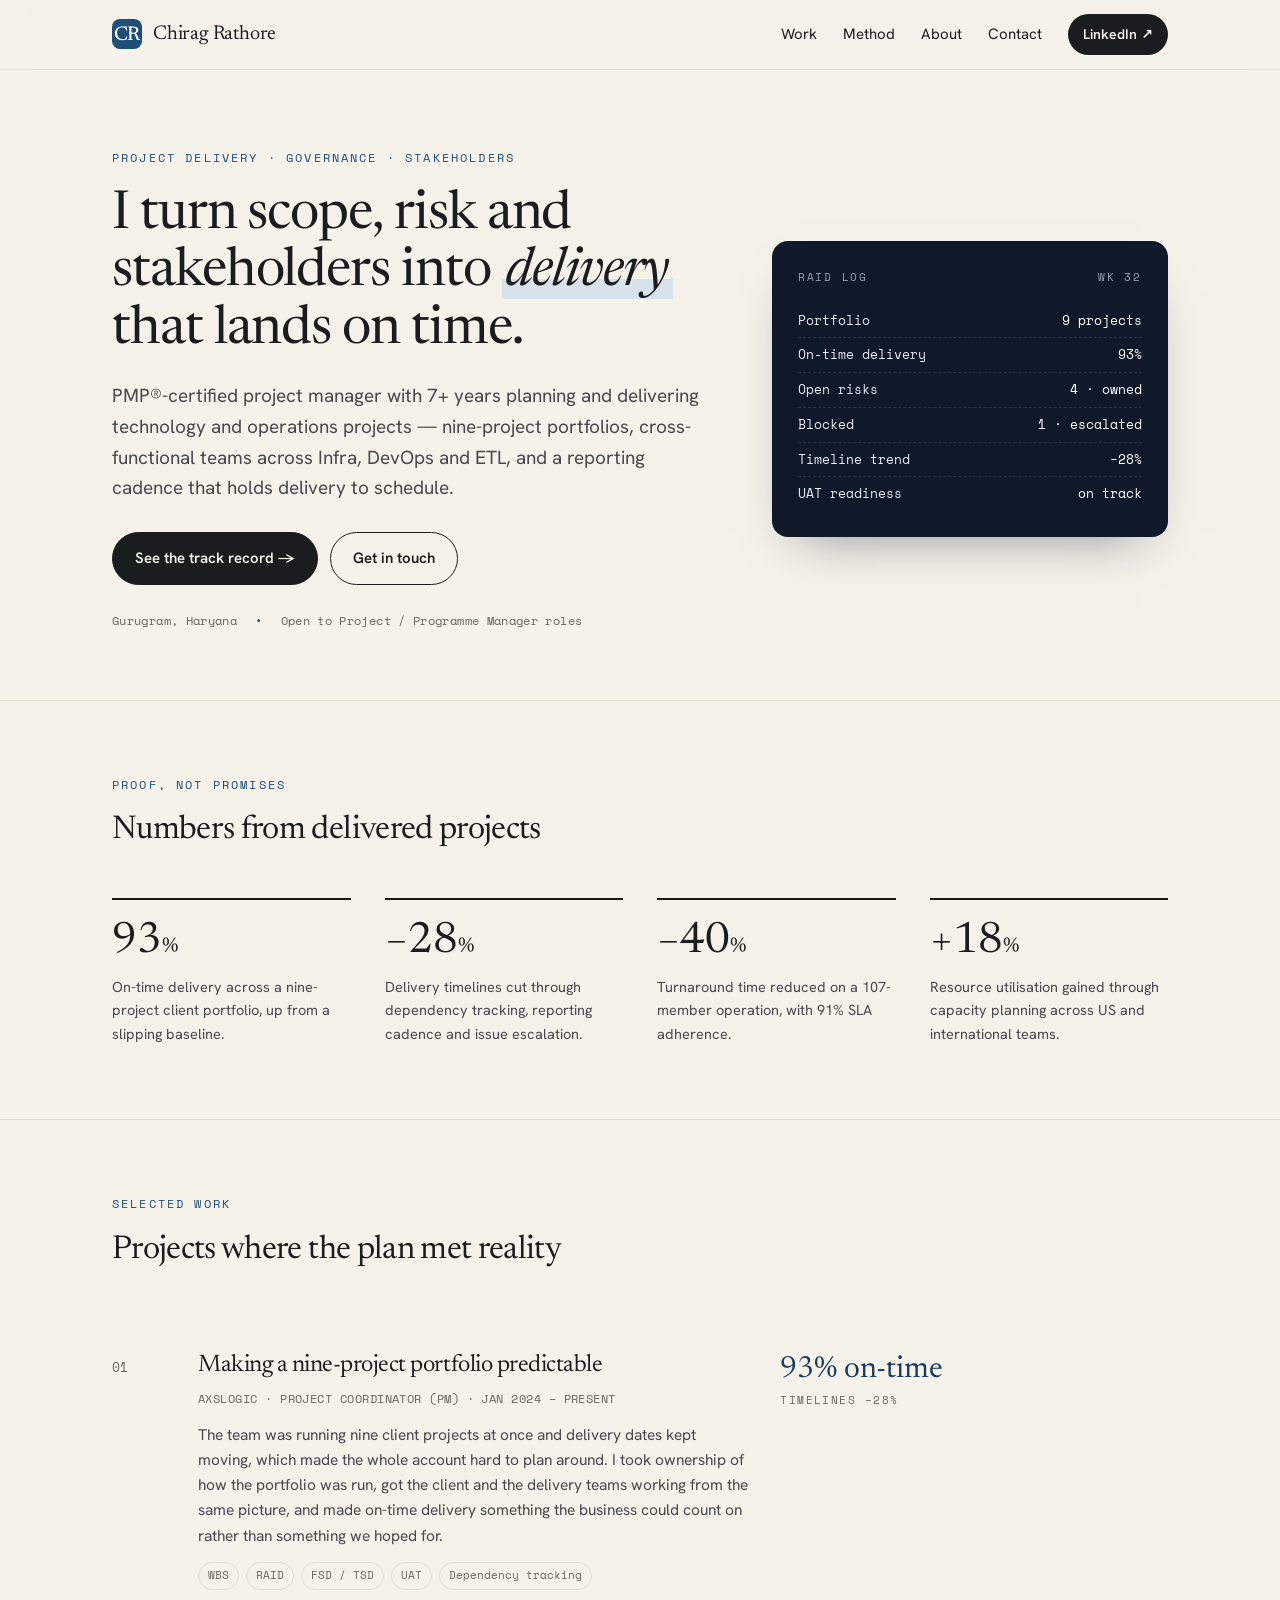
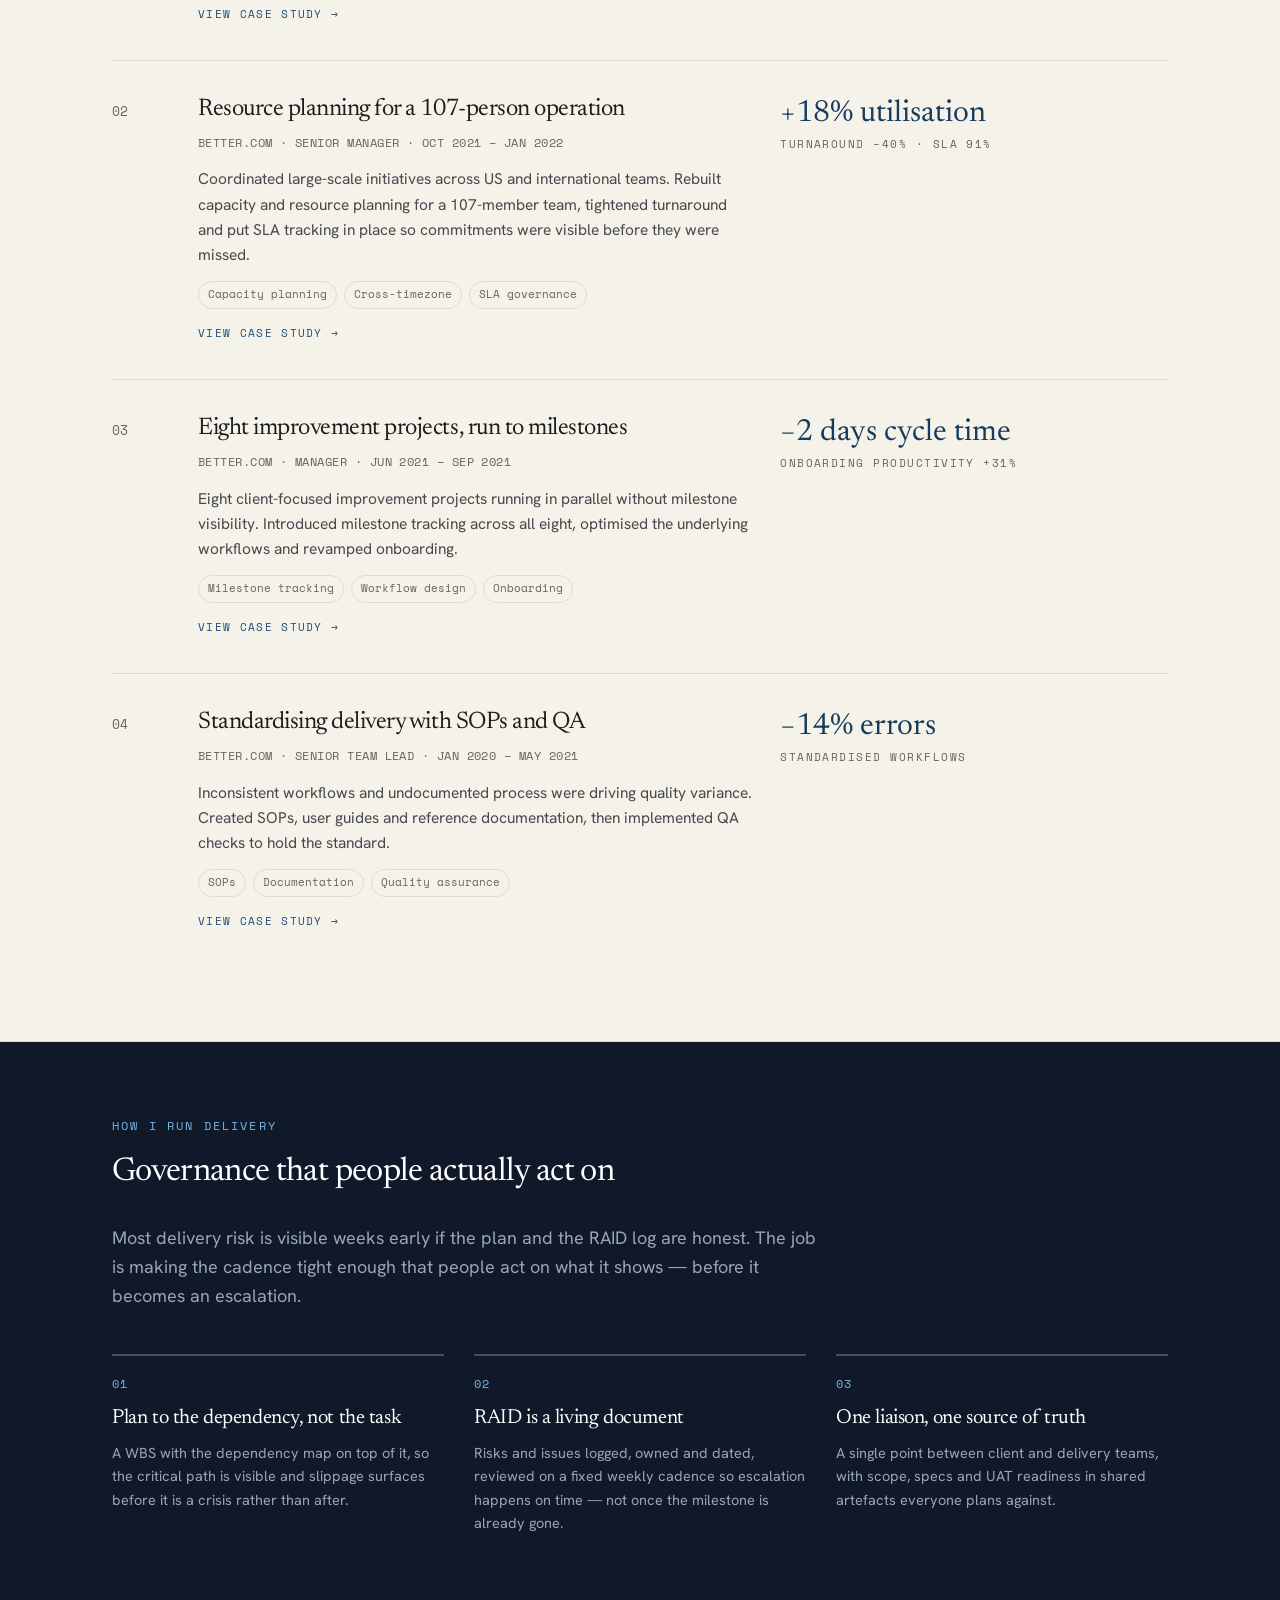
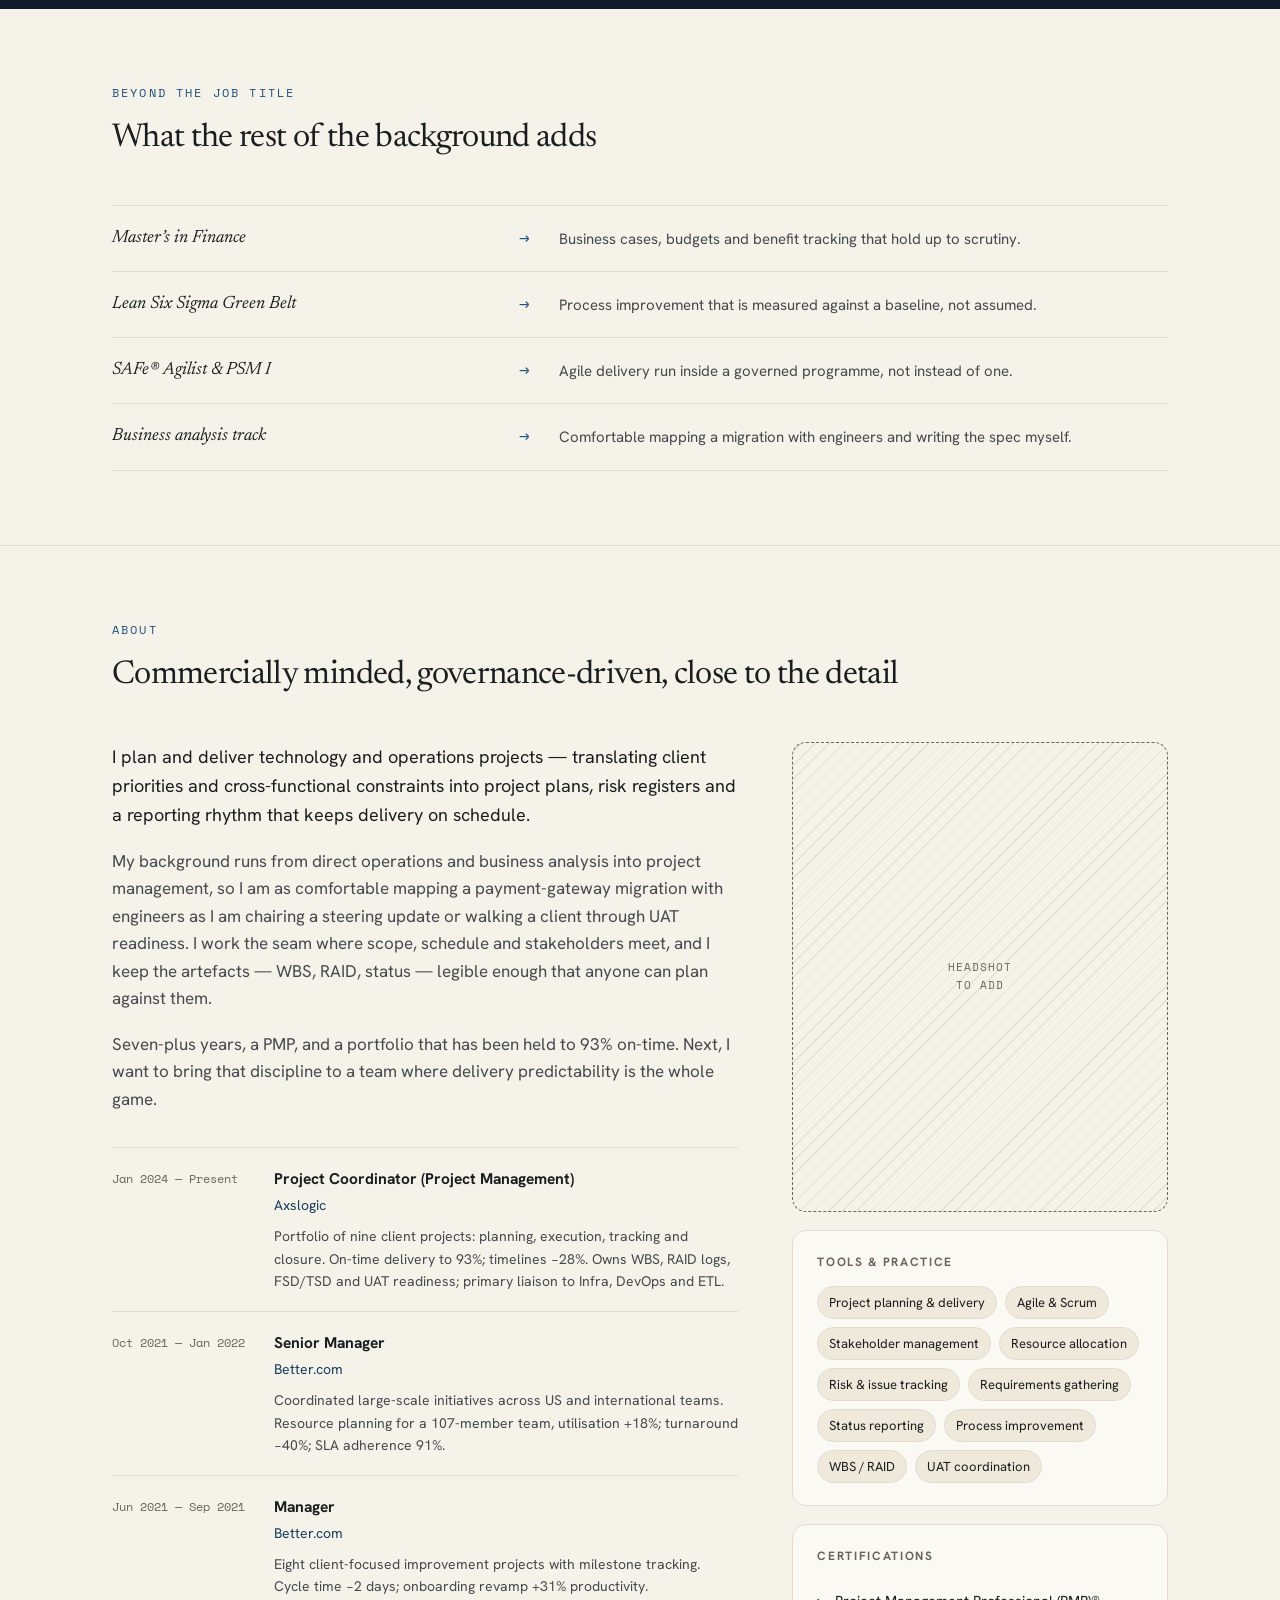
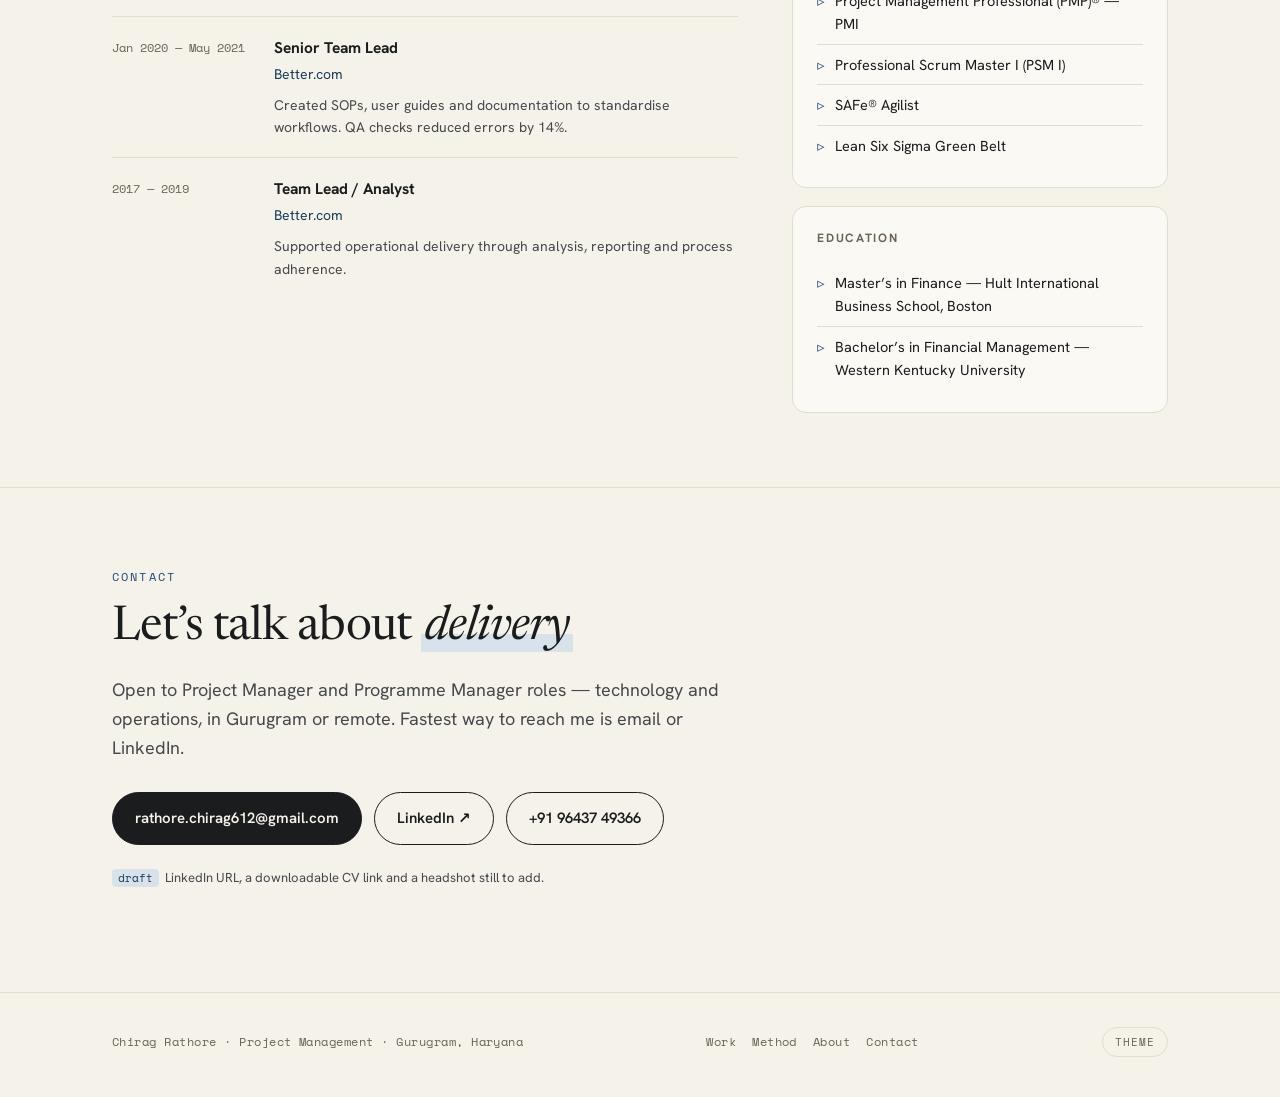
==== commit f4c63d30: "Rewrite Case 01 with a strategic framing Reframe the nine-project portfolio case around delivery pre" ====
--- a/index.html
+++ b/index.html
@@ -635,9 +635,9 @@
         id: 'nine-project-portfolio',
         idx: '01',
         eyebrow: 'Case 01 · Delivery & Governance',
-        title: 'A nine-project portfolio held to 93% on-time',
-        cardDesc: 'Nine concurrent client projects with no shared plan structure and delivery slipping. Built structured project plans, a dependency map and a weekly reporting cadence; maintained WBS, RAID logs, functional and technical specs and UAT readiness; acted as the single liaison between clients and Infra, DevOps and ETL teams.',
-        summary: 'Owning planning, tracking and closure across nine concurrent client projects, and building the plan structure, dependency tracking and reporting cadence that lifted on-time delivery to 93% and cut timelines by 28%.',
+        title: 'Making a nine-project portfolio predictable',
+        cardDesc: 'The team was running nine client projects at once and delivery dates kept moving, which made the whole account hard to plan around. I took ownership of how the portfolio was run, got the client and the delivery teams working from the same picture, and made on-time delivery something the business could count on rather than something we hoped for.',
+        summary: 'I owned planning and delivery across nine concurrent client projects and moved the account off reactive firefighting onto predictable delivery, lifting on-time completion to 93% and taking 28% off delivery timelines.',
         client: 'Axslogic',
         role: 'Project Coordinator (PM)',
         period: 'Jan 2024 – Present',
@@ -651,16 +651,16 @@
           { v: '9', l: 'Concurrent client projects owned end to end' }
         ],
         challenge: [
-          'Nine client projects were running at once with no shared plan structure. Each carried its own dependencies across Infra, DevOps and ETL, with the client on one side and the delivery teams on the other, and on-time delivery was slipping.',
-          'There was no single view of where each project stood, so risks surfaced as escalations rather than as items on a log, and status reporting stayed reactive.'
+          'When I picked up the portfolio, nine client projects were running in parallel and each was being managed on its own terms. There was no shared way to see which projects were healthy, so problems tended to land as client escalations instead of being caught early.',
+          'The real issue was that nobody could forecast the account. The client could not plan around our dates, the delivery teams across Infra, DevOps and ETL were reacting to whatever was loudest that week, and my job was to make delivery something people could actually rely on.'
         ],
         approach: [
-          { n: '01', t: 'Built a consistent plan structure', b: 'Put every project on the same WBS-and-dependency structure so the critical path and cross-team hand-offs read the same way across the whole portfolio.' },
-          { n: '02', t: 'Made RAID the operating rhythm', b: 'Maintained RAID logs with named owners and dates, reviewed on a fixed weekly cadence, so risks and issues were acted on before they reached a milestone.' },
-          { n: '03', t: 'Tightened the reporting cadence', b: 'Standardised status reporting and a clear escalation path, giving clients and delivery leads the same picture at the same time.' },
-          { n: '04', t: 'Held the specs and UAT line', b: 'Kept functional and technical specification documents and UAT readiness materials as the shared reference, and acted as the single liaison between client and cross-functional teams.' }
-        ],
-        takeaway: 'Most delivery risk is visible weeks early if the plan and the RAID log are honest. The cadence is what turns that visibility into action.'
+          { n: '01', t: 'Ran the portfolio as one thing, not nine', b: 'I put every project on the same planning approach so I could compare them at a glance and see where the account as a whole was exposed, rather than tracking nine separate stories.' },
+          { n: '02', t: 'Gave the client and delivery teams one picture', b: 'I became the single point between the client and the engineering teams and kept scope, specs and UAT readiness in shared documents, so decisions got made off the same information instead of competing versions of it.' },
+          { n: '03', t: 'Made risk a conversation we had early', b: 'I kept the RAID log honest and worked it on a fixed weekly rhythm with named owners, so we were talking about problems while there was still time to do something about them.' },
+          { n: '04', t: 'Turned reporting into a decision tool', b: 'I standardised how status and escalations were shared so leaders on both sides could see a slippage coming and choose how to respond, well before a milestone was at risk.' }
+        ],
+        takeaway: 'What changed the account was not any one process. It was getting everyone onto the same honest view of where things stood, early enough that we could still act on it. Once the client trusted our dates, the rest of the relationship got easier too.'
       },
       {
         id: 'resource-planning-107',
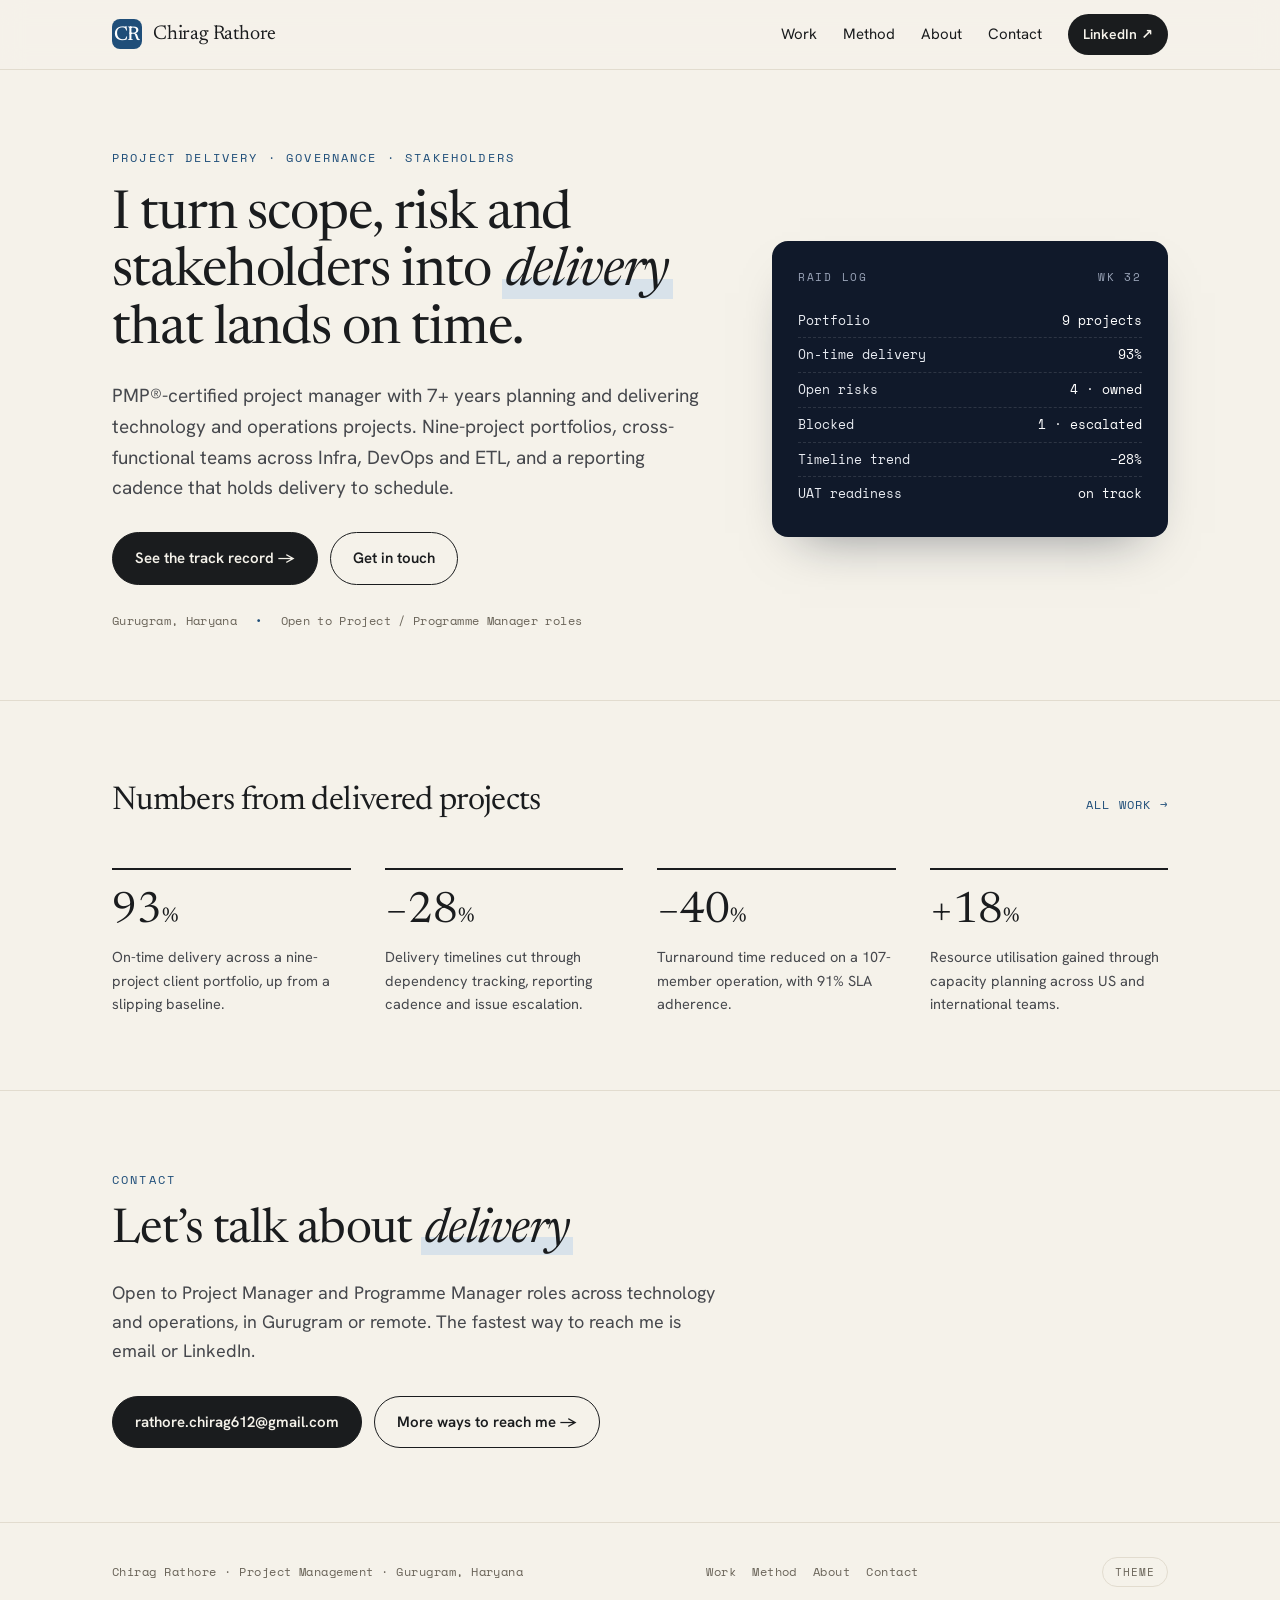
==== commit 6b368ed9: "Split the site into separate pages per nav item - One standalone HTML file per nav item (Home, Work," ====
--- a/index.html
+++ b/index.html
@@ -3,9 +3,9 @@
 <head>
 <meta charset="utf-8">
 <meta name="viewport" content="width=device-width, initial-scale=1">
-<title>Chirag Rathore — Project Manager</title>
-<meta name="description" content="PMP-certified project manager with 7+ years delivering technology and operations projects — a nine-project portfolio held to 93% on-time delivery.">
-<meta property="og:title" content="Chirag Rathore — Project Manager">
+<title>Chirag Rathore &middot; Project Manager</title>
+<meta name="description" content="PMP-certified project manager with 7+ years delivering technology and operations projects, with a nine-project portfolio held to 93% on-time delivery.">
+<meta property="og:title" content="Chirag Rathore, Project Manager">
 <meta property="og:description" content="PMP-certified project manager. Nine-project client portfolio held to 93% on-time delivery, timelines cut 28%.">
 <meta property="og:type" content="website">
 <meta name="theme-color" content="#f5f2ea" media="(prefers-color-scheme: light)">
@@ -13,370 +13,42 @@
 <link rel="preconnect" href="https://fonts.googleapis.com">
 <link rel="preconnect" href="https://fonts.gstatic.com" crossorigin>
 <link rel="stylesheet" href="https://fonts.googleapis.com/css2?family=Newsreader:ital,opsz,wght@0,6..72,400;0,6..72,500;1,6..72,400;1,6..72,500&family=Hanken+Grotesk:wght@400;500;600;700&family=Space+Mono:wght@400;700&display=swap">
+<link rel="stylesheet" href="assets/styles.css">
+<script>try{var t=localStorage.getItem('cr-theme');if(t){document.documentElement.setAttribute('data-theme',t);}}catch(e){}</script>
 </head>
 <body>
-<style>
-  :root {
-    --paper: #f5f2ea;
-    --paper-2: #efe9db;
-    --card: #fbf9f3;
-    --ink: #1a1c1e;
-    --ink-soft: #46484d;
-    --slate: #6a6459;
-    --line: #e2dccf;
-    --blueprint: #1f4e79;
-    --blueprint-deep: #163b5c;
-    --wash: #d8e2ea;
-    --navy: #10192a;
-    --navy-2: #1b2740;
-    --on-navy: #e9ecf2;
-    --on-navy-soft: #9aa4b8;
-
-    --serif: 'Newsreader', Georgia, 'Times New Roman', serif;
-    --sans: 'Hanken Grotesk', system-ui, -apple-system, sans-serif;
-    --mono: 'Space Mono', ui-monospace, 'SF Mono', Menlo, monospace;
-
-    --maxw: 1120px;
-    --gutter: 32px;
-  }
-
-  @media (prefers-color-scheme: dark) {
-    :root:not([data-theme="light"]) {
-      --paper: #12161d;
-      --paper-2: #161b24;
-      --card: #1a212c;
-      --ink: #eef1f5;
-      --ink-soft: #b7bdc7;
-      --slate: #8b93a1;
-      --line: #2a3340;
-      --blueprint: #7bb2e0;
-      --blueprint-deep: #a9cdec;
-      --wash: #24425c;
-      --navy: #0b111c;
-      --navy-2: #16202f;
-      --on-navy: #e9ecf2;
-      --on-navy-soft: #9aa4b8;
-    }
-  }
-
-  :root[data-theme="dark"] {
-    --paper: #12161d;
-    --paper-2: #161b24;
-    --card: #1a212c;
-    --ink: #eef1f5;
-    --ink-soft: #b7bdc7;
-    --slate: #8b93a1;
-    --line: #2a3340;
-    --blueprint: #7bb2e0;
-    --blueprint-deep: #a9cdec;
-    --wash: #24425c;
-    --navy: #0b111c;
-    --navy-2: #16202f;
-    --on-navy: #e9ecf2;
-    --on-navy-soft: #9aa4b8;
-  }
-
-  * { box-sizing: border-box; }
-  html { scroll-behavior: smooth; scroll-padding-top: 84px; }
-  body {
-    margin: 0;
-    background: var(--paper);
-    color: var(--ink);
-    font-family: var(--sans);
-    font-size: 17px;
-    line-height: 1.62;
-    -webkit-font-smoothing: antialiased;
-    text-rendering: optimizeLegibility;
-  }
-  ::selection { background: var(--blueprint); color: #fff; }
-  a { color: inherit; }
-  img { max-width: 100%; display: block; }
-  [hidden] { display: none !important; }
-
-  .wrap { max-width: var(--maxw); margin: 0 auto; padding-left: var(--gutter); padding-right: var(--gutter); }
-
-  .mono-label {
-    font-family: var(--mono);
-    font-size: 12px;
-    letter-spacing: 0.18em;
-    text-transform: uppercase;
-    color: var(--blueprint);
-  }
-
-  h1, h2, h3 { font-family: var(--serif); font-weight: 400; letter-spacing: -0.02em; text-wrap: balance; margin: 0; }
-  .em {
-    font-style: italic;
-    background: linear-gradient(transparent 62%, var(--wash) 62%);
-    padding: 0 0.08em;
-  }
-
-  .btn {
-    display: inline-flex; align-items: center; gap: 0.5em;
-    font-family: var(--sans); font-weight: 600; font-size: 15px;
-    padding: 13px 22px; border-radius: 999px;
-    border: 1px solid var(--ink); cursor: pointer; text-decoration: none;
-    transition: transform 0.15s ease, background 0.15s ease, color 0.15s ease;
-  }
-  .btn-solid { background: var(--ink); color: var(--paper); }
-  .btn-solid:hover { transform: translateY(-2px); }
-  .btn-ghost { background: transparent; color: var(--ink); }
-  .btn-ghost:hover { background: var(--ink); color: var(--paper); }
-  :focus-visible { outline: 2px solid var(--blueprint); outline-offset: 2px; border-radius: 4px; }
-
-  /* ---------- nav ---------- */
-  .nav {
-    position: sticky; top: 0; z-index: 60;
-    background: color-mix(in srgb, var(--paper) 86%, transparent);
-    backdrop-filter: saturate(1.5) blur(12px);
-    -webkit-backdrop-filter: saturate(1.5) blur(12px);
-    border-bottom: 1px solid var(--line);
-  }
-  .nav-inner { display: flex; align-items: center; justify-content: space-between; gap: 20px; padding-top: 14px; padding-bottom: 14px; }
-  .wordmark { display: flex; align-items: center; gap: 11px; text-decoration: none; color: inherit; background: none; border: none; cursor: pointer; padding: 0; font: inherit; }
-  .monogram {
-    width: 30px; height: 30px; border-radius: 8px; flex: none;
-    background: var(--blueprint); color: #fff;
-    font-family: var(--serif); font-size: 15px; font-weight: 500;
-    display: grid; place-items: center;
-  }
-  .wordmark span { font-family: var(--serif); font-size: 20px; letter-spacing: -0.01em; }
-  .nav-links { display: flex; align-items: center; gap: 26px; }
-  .nav-links a { text-decoration: none; font-size: 15px; color: var(--ink); padding: 4px 0; position: relative; cursor: pointer; }
-  .nav-links a.cta {
-    color: var(--paper); background: var(--ink); font-weight: 600; font-size: 14px;
-    padding: 9px 15px; border-radius: 999px;
-  }
-  .nav-links a:not(.cta)::after {
-    content: ""; position: absolute; left: 0; right: 0; bottom: -2px; height: 2px;
-    background: var(--blueprint); transform: scaleX(0); transform-origin: left; transition: transform 0.2s ease;
-  }
-  .nav-links a:not(.cta):hover::after,
-  .nav-links a.active::after { transform: scaleX(1); }
-  .nav-toggle { display: none; background: none; border: 1px solid var(--line); border-radius: 8px; padding: 7px 9px; cursor: pointer; color: inherit; font: inherit; }
-
-  /* ---------- hero ---------- */
-  .hero { border-bottom: 1px solid var(--line); overflow: hidden; }
-  .hero-grid {
-    display: grid; grid-template-columns: 1.3fr 0.85fr; gap: 54px; align-items: center;
-    padding-top: 78px; padding-bottom: 70px;
-  }
-  .hero h1 { font-size: clamp(2.3rem, 5.6vw, 3.35rem); line-height: 1.07; margin-bottom: 22px; }
-  .hero p.lead { font-size: 19px; color: var(--ink-soft); max-width: 33em; margin: 0 0 28px; }
-  .hero-actions { display: flex; flex-wrap: wrap; gap: 12px; margin-bottom: 26px; }
-  .hero-meta { display: flex; flex-wrap: wrap; gap: 8px 18px; font-family: var(--mono); font-size: 12px; color: var(--slate); letter-spacing: 0.03em; }
-  .hero-meta .dot { color: var(--blueprint); }
-  .hero-card {
-    background: var(--navy); color: var(--on-navy); border-radius: 16px; padding: 26px;
-    font-family: var(--mono); font-size: 12.5px; line-height: 1.9;
-    box-shadow: 0 24px 50px -28px rgba(16, 25, 42, 0.5);
-  }
-  .hero-card .hc-head { display: flex; justify-content: space-between; color: var(--on-navy-soft); font-size: 11px; letter-spacing: 0.16em; text-transform: uppercase; margin-bottom: 16px; }
-  .hero-card .hc-row { display: flex; justify-content: space-between; gap: 14px; padding: 5px 0; border-bottom: 1px dashed rgba(255,255,255,0.12); }
-  .hero-card .hc-row:last-child { border-bottom: none; }
-  .hero-card .hc-row b { color: #fff; font-weight: 400; }
-  .hero-card .hc-tag { color: #7bb2e0; }
-
-  /* ---------- section scaffold ---------- */
-  .section { padding-top: 74px; padding-bottom: 74px; border-bottom: 1px solid var(--line); }
-  .sec-head { display: flex; align-items: baseline; justify-content: space-between; gap: 16px; margin-bottom: 40px; flex-wrap: wrap; }
-  .sec-head h2 { font-size: clamp(1.7rem, 3.4vw, 2.05rem); }
-  .sec-head .mono-label { margin-bottom: 10px; display: block; }
-  .sec-head .headlink { font-family: var(--mono); font-size: 12px; letter-spacing: 0.1em; text-transform: uppercase; color: var(--blueprint); text-decoration: none; }
-  .sec-head .headlink:hover { text-decoration: underline; }
-
-  /* ---------- stats ---------- */
-  .stats { display: grid; grid-template-columns: repeat(4, 1fr); gap: 34px; }
-  .stat { padding-top: 20px; border-top: 2px solid var(--ink); }
-  .stat .num { font-family: var(--serif); font-size: clamp(2rem, 4.6vw, 2.7rem); line-height: 1; color: var(--ink); font-variant-numeric: tabular-nums; }
-  .stat .num small { font-size: 0.5em; }
-  .stat p { margin: 12px 0 0; font-size: 14.5px; color: var(--ink-soft); }
-
-  /* ---------- case list ---------- */
-  .cases { display: flex; flex-direction: column; }
-  .case {
-    display: grid; grid-template-columns: 58px 1fr 0.7fr; gap: 28px; align-items: start;
-    padding: 34px 0; border-top: 1px solid var(--line);
-    text-decoration: none; color: inherit;
-    transition: background 0.15s ease;
-  }
-  .case:first-child { border-top: none; }
-  .case:hover { background: color-mix(in srgb, var(--blueprint) 6%, transparent); }
-  .case .idx { font-family: var(--mono); font-size: 13px; color: var(--slate); padding-top: 6px; }
-  .case h3 { font-size: 1.5rem; line-height: 1.2; margin-bottom: 10px; }
-  .case .meta { font-family: var(--mono); font-size: 11.5px; letter-spacing: 0.04em; color: var(--slate); text-transform: uppercase; margin-bottom: 14px; }
-  .case .desc { color: var(--ink-soft); font-size: 15.5px; margin: 0 0 14px; }
-  .case .tags { display: flex; flex-wrap: wrap; gap: 7px; }
-  .case .tag { font-family: var(--mono); font-size: 11px; padding: 4px 9px; border: 1px solid var(--line); border-radius: 999px; color: var(--slate); }
-  .case .headline { font-family: var(--serif); font-size: 1.9rem; line-height: 1.05; color: var(--blueprint-deep); padding-top: 4px; }
-  .case .headline span { display: block; font-family: var(--mono); font-size: 10.5px; letter-spacing: 0.14em; text-transform: uppercase; color: var(--slate); margin-top: 8px; }
-  .case .viewcta { display: inline-block; margin-top: 16px; font-family: var(--mono); font-size: 11px; letter-spacing: 0.12em; text-transform: uppercase; color: var(--blueprint); }
-
-  /* ---------- method (dark) ---------- */
-  .method { background: var(--navy); color: var(--on-navy); border-bottom: none; }
-  .method .mono-label { color: #7bb2e0; }
-  .method h2 { color: #fff; }
-  .method .lead { color: var(--on-navy-soft); max-width: 40em; font-size: 18px; margin: 0 0 44px; }
-  .principles { display: grid; grid-template-columns: repeat(3, 1fr); gap: 30px; }
-  .principle { border-top: 2px solid rgba(255,255,255,0.22); padding-top: 18px; }
-  .principle .pn { font-family: var(--mono); font-size: 12px; color: #7bb2e0; letter-spacing: 0.1em; }
-  .principle h3 { color: #fff; font-size: 1.28rem; margin: 12px 0 10px; line-height: 1.22; }
-  .principle p { margin: 0; color: var(--on-navy-soft); font-size: 14.5px; }
-
-  /* ---------- transfer table ---------- */
-  .transfer .row {
-    display: grid; grid-template-columns: 0.9fr 24px 1.4fr; gap: 16px; align-items: center;
-    padding: 18px 0; border-top: 1px solid var(--line);
-  }
-  .transfer .row:last-child { border-bottom: 1px solid var(--line); }
-  .transfer .from { font-family: var(--serif); font-size: 1.12rem; font-style: italic; color: var(--ink); }
-  .transfer .arrow { color: var(--blueprint); font-family: var(--mono); }
-  .transfer .to { color: var(--ink-soft); font-size: 15px; }
-
-  /* ---------- about ---------- */
-  .about-grid { display: grid; grid-template-columns: 1.25fr 0.75fr; gap: 54px; }
-  .about-copy p { color: var(--ink-soft); margin: 0 0 18px; }
-  .about-copy p:first-child { color: var(--ink); font-size: 18px; }
-  .panel { background: var(--card); border: 1px solid var(--line); border-radius: 14px; padding: 22px 24px; }
-  .panel h3 { font-family: var(--sans); font-weight: 700; font-size: 12px; letter-spacing: 0.14em; text-transform: uppercase; color: var(--slate); margin-bottom: 14px; }
-  .panel + .panel { margin-top: 18px; }
-  .chips { display: flex; flex-wrap: wrap; gap: 8px; }
-  .chip { font-size: 13px; padding: 5px 11px; border-radius: 999px; background: var(--paper-2); border: 1px solid var(--line); }
-  .cert-list { list-style: none; margin: 0; padding: 0; }
-  .cert-list li { padding: 8px 0; border-bottom: 1px solid var(--line); font-size: 14.5px; display: flex; gap: 10px; }
-  .cert-list li:last-child { border-bottom: none; }
-  .cert-list li::before { content: "\25B9"; color: var(--blueprint); }
-
-  .portrait {
-    aspect-ratio: 4 / 5; border-radius: 14px; border: 1px dashed var(--slate);
-    background: repeating-linear-gradient(-45deg, transparent, transparent 9px, color-mix(in srgb, var(--slate) 12%, transparent) 9px, color-mix(in srgb, var(--slate) 12%, transparent) 10px);
-    display: grid; place-items: center; text-align: center; margin-bottom: 18px;
-  }
-  .portrait span { font-family: var(--mono); font-size: 11px; letter-spacing: 0.1em; text-transform: uppercase; color: var(--slate); padding: 0 16px; }
-  .portrait img { width: 100%; height: 100%; object-fit: cover; border-radius: 13px; }
-
-  .timeline { margin-top: 34px; }
-  .job { display: grid; grid-template-columns: 140px 1fr; gap: 22px; padding: 18px 0; border-top: 1px solid var(--line); }
-  .job .when { font-family: var(--mono); font-size: 12px; color: var(--slate); padding-top: 3px; }
-  .job h4 { margin: 0 0 3px; font-family: var(--sans); font-size: 15.5px; font-weight: 700; }
-  .job .org { color: var(--blueprint-deep); font-size: 14px; }
-  .job p { margin: 8px 0 0; font-size: 14px; color: var(--ink-soft); }
-
-  /* ---------- contact ---------- */
-  .contact { border-bottom: 1px solid var(--line); }
-  .contact h2 { font-size: clamp(2rem, 5vw, 3rem); line-height: 1.08; margin-bottom: 20px; }
-  .contact p { color: var(--ink-soft); max-width: 34em; margin: 0 0 30px; font-size: 18px; }
-  .contact-links { display: flex; flex-wrap: wrap; gap: 12px; }
-
-  footer { padding: 34px 0 40px; }
-  .foot-inner { display: flex; justify-content: space-between; align-items: center; gap: 16px; flex-wrap: wrap; font-family: var(--mono); font-size: 12px; color: var(--slate); letter-spacing: 0.04em; }
-  .foot-inner nav { display: flex; gap: 16px; padding: 0; }
-  .foot-inner a { text-decoration: none; color: var(--slate); cursor: pointer; }
-  .foot-inner a:hover { color: var(--ink); }
-
-  .theme-toggle {
-    background: none; border: 1px solid var(--line); border-radius: 999px;
-    font-family: var(--mono); font-size: 11px; letter-spacing: 0.1em; text-transform: uppercase;
-    color: var(--slate); padding: 6px 12px; cursor: pointer;
-  }
-
-  .flag { background: var(--wash); color: var(--blueprint-deep); font-family: var(--mono); font-size: 11px; padding: 1px 6px; border-radius: 4px; }
-
-  /* ---------- case detail view ---------- */
-  .case-view { padding-top: 40px; padding-bottom: 80px; }
-  .backlink { font-family: var(--mono); font-size: 12px; letter-spacing: 0.08em; text-transform: uppercase; color: var(--blueprint); text-decoration: none; cursor: pointer; background: none; border: none; padding: 0; }
-  .cv-head { max-width: 42rem; margin: 26px 0 40px; }
-  .cv-head h1 { font-size: clamp(2rem, 5vw, 2.9rem); line-height: 1.08; margin: 12px 0 18px; }
-  .cv-head p { font-size: 18px; color: var(--ink-soft); margin: 0; }
-  .cv-meta { display: grid; grid-template-columns: repeat(4, 1fr); gap: 18px; padding: 22px 0; border-top: 1px solid var(--line); border-bottom: 1px solid var(--line); margin-bottom: 40px; }
-  .cv-meta .k { font-family: var(--mono); font-size: 10.5px; letter-spacing: 0.12em; text-transform: uppercase; color: var(--slate); margin-bottom: 6px; }
-  .cv-meta .v { font-size: 14.5px; }
-  .cv-metrics { display: flex; flex-wrap: wrap; gap: 40px; margin-bottom: 48px; }
-  .cv-metrics .m .mv { font-family: var(--serif); font-size: clamp(2rem, 5vw, 2.6rem); line-height: 1; color: var(--blueprint-deep); font-variant-numeric: tabular-nums; }
-  .cv-metrics .m .ml { font-size: 13px; color: var(--ink-soft); max-width: 15rem; margin-top: 8px; }
-  .cv-block { display: grid; grid-template-columns: 200px 1fr; gap: 28px; padding: 32px 0; border-top: 1px solid var(--line); }
-  .cv-block > h2 { font-size: 1.4rem; }
-  .cv-block .body p { margin: 0 0 14px; color: var(--ink-soft); max-width: 44rem; }
-  .cv-block .body p:last-child { margin-bottom: 0; }
-  .steps { display: flex; flex-direction: column; gap: 22px; }
-  .step { display: grid; grid-template-columns: 40px 1fr; gap: 16px; }
-  .step .sn { font-family: var(--mono); font-size: 12px; color: var(--blueprint); padding-top: 3px; }
-  .step h3 { font-family: var(--sans); font-weight: 700; font-size: 15.5px; margin: 0 0 5px; }
-  .step p { margin: 0; font-size: 14.5px; color: var(--ink-soft); max-width: 42rem; }
-  .takeaway { font-family: var(--serif); font-style: italic; font-size: 1.35rem; line-height: 1.45; color: var(--ink); max-width: 40rem; margin: 8px 0 0; }
-  .cv-foot { display: flex; justify-content: space-between; gap: 16px; margin-top: 48px; padding-top: 24px; border-top: 1px solid var(--line); font-family: var(--mono); font-size: 12px; letter-spacing: 0.06em; text-transform: uppercase; }
-  .cv-foot button { background: none; border: none; color: var(--blueprint); cursor: pointer; font: inherit; letter-spacing: inherit; text-transform: inherit; padding: 0; }
-
-  /* ---------- reveal ---------- */
-  .reveal { opacity: 0; transform: translateY(16px); transition: opacity 0.6s ease, transform 0.6s ease; }
-  .reveal.in { opacity: 1; transform: none; }
-
-  @media (prefers-reduced-motion: reduce) {
-    html { scroll-behavior: auto; }
-    .reveal { opacity: 1; transform: none; transition: none; }
-    .btn-solid:hover, .btn-ghost:hover { transform: none; }
-  }
-
-  /* ---------- responsive ---------- */
-  @media (max-width: 900px) {
-    :root { --gutter: 22px; }
-    .hero-grid { grid-template-columns: 1fr; gap: 34px; padding-top: 54px; padding-bottom: 52px; }
-    .hero-card { order: -1; }
-    .stats { grid-template-columns: 1fr 1fr; gap: 26px; }
-    .case { grid-template-columns: 1fr; gap: 10px; padding: 26px 0; }
-    .case .idx { padding-top: 0; }
-    .case .headline { font-size: 1.6rem; }
-    .principles { grid-template-columns: 1fr; gap: 22px; }
-    .about-grid { grid-template-columns: 1fr; gap: 30px; }
-    .job { grid-template-columns: 1fr; gap: 4px; }
-    .transfer .row { grid-template-columns: 1fr; gap: 4px; }
-    .transfer .arrow { display: none; }
-    .cv-meta { grid-template-columns: 1fr 1fr; }
-    .cv-block { grid-template-columns: 1fr; gap: 12px; }
-    .nav-links { display: none; }
-    .nav-toggle { display: block; }
-    .nav-links.open {
-      display: flex; flex-direction: column; align-items: flex-start; gap: 14px;
-      position: absolute; left: 0; right: 0; top: 100%;
-      background: var(--paper); border-bottom: 1px solid var(--line); padding: 18px var(--gutter) 24px;
-    }
-  }
-  @media (max-width: 520px) {
-    .stats, .cv-meta { grid-template-columns: 1fr; }
-  }
-</style>
 
 <div class="nav">
   <div class="wrap nav-inner">
-    <button class="wordmark" data-nav="home" type="button">
+    <a class="wordmark" href="index.html">
       <span class="monogram">CR</span>
       <span>Chirag Rathore</span>
-    </button>
+    </a>
     <button class="nav-toggle" aria-label="Menu" aria-expanded="false" type="button">Menu</button>
     <div class="nav-links">
-      <a data-nav="work">Work</a>
-      <a data-nav="method">Method</a>
-      <a data-nav="about">About</a>
-      <a data-nav="contact">Contact</a>
-      <a class="cta" href="#" data-placeholder-link>LinkedIn ↗</a>
+      <a href="work.html">Work</a>
+      <a href="method.html">Method</a>
+      <a href="about.html">About</a>
+      <a href="contact.html">Contact</a>
+      <a class="cta" href="#" data-placeholder-link>LinkedIn &#8599;</a>
     </div>
   </div>
 </div>
 
-<div id="home">
-  <a id="top"></a>
+<main>
   <header class="hero">
     <div class="wrap hero-grid">
       <div class="reveal in">
-        <div class="mono-label">Project Delivery · Governance · Stakeholders</div>
+        <div class="mono-label">Project Delivery &middot; Governance &middot; Stakeholders</div>
         <h1 style="margin-top:20px">I turn scope, risk and stakeholders into <span class="em">delivery</span> that lands on time.</h1>
-        <p class="lead">PMP&reg;-certified project manager with 7+ years planning and delivering technology and operations projects &mdash; nine-project portfolios, cross-functional teams across Infra, DevOps and ETL, and a reporting cadence that holds delivery to schedule.</p>
+        <p class="lead">PMP&reg;-certified project manager with 7+ years planning and delivering technology and operations projects. Nine-project portfolios, cross-functional teams across Infra, DevOps and ETL, and a reporting cadence that holds delivery to schedule.</p>
         <div class="hero-actions">
-          <a class="btn btn-solid" data-nav="work">See the track record →</a>
-          <a class="btn btn-ghost" data-nav="contact">Get in touch</a>
+          <a class="btn btn-solid" href="work.html">See the track record &rarr;</a>
+          <a class="btn btn-ghost" href="contact.html">Get in touch</a>
         </div>
         <div class="hero-meta">
           <span>Gurugram, Haryana</span>
-          <span class="dot">•</span>
+          <span class="dot">&bull;</span>
           <span>Open to Project / Programme Manager roles</span>
         </div>
       </div>
@@ -386,533 +58,67 @@
         <div class="hc-row"><span>On-time delivery</span><b class="hc-tag">93%</b></div>
         <div class="hc-row"><span>Open risks</span><b>4 &middot; owned</b></div>
         <div class="hc-row"><span>Blocked</span><b>1 &middot; escalated</b></div>
-        <div class="hc-row"><span>Timeline trend</span><b class="hc-tag">−28%</b></div>
+        <div class="hc-row"><span>Timeline trend</span><b class="hc-tag">&minus;28%</b></div>
         <div class="hc-row"><span>UAT readiness</span><b>on track</b></div>
       </div>
     </div>
   </header>
 
-  <main>
-    <section id="proof" class="section">
-      <div class="wrap">
-        <div class="sec-head reveal">
-          <div>
-            <span class="mono-label">Proof, not promises</span>
-            <h2>Numbers from delivered projects</h2>
-          </div>
+  <section class="section">
+    <div class="wrap">
+      <div class="sec-head reveal">
+        <div>
+          <h2>Numbers from delivered projects</h2>
         </div>
-        <div class="stats reveal">
-          <div class="stat">
-            <div class="num">93<small>%</small></div>
-            <p>On-time delivery across a nine-project client portfolio, up from a slipping baseline.</p>
-          </div>
-          <div class="stat">
-            <div class="num">−28<small>%</small></div>
-            <p>Delivery timelines cut through dependency tracking, reporting cadence and issue escalation.</p>
-          </div>
-          <div class="stat">
-            <div class="num">−40<small>%</small></div>
-            <p>Turnaround time reduced on a 107-member operation, with 91% SLA adherence.</p>
-          </div>
-          <div class="stat">
-            <div class="num">+18<small>%</small></div>
-            <p>Resource utilisation gained through capacity planning across US and international teams.</p>
-          </div>
+        <a class="headlink" href="work.html">All work &rarr;</a>
+      </div>
+      <div class="stats reveal">
+        <div class="stat">
+          <div class="num">93<small>%</small></div>
+          <p>On-time delivery across a nine-project client portfolio, up from a slipping baseline.</p>
+        </div>
+        <div class="stat">
+          <div class="num">&minus;28<small>%</small></div>
+          <p>Delivery timelines cut through dependency tracking, reporting cadence and issue escalation.</p>
+        </div>
+        <div class="stat">
+          <div class="num">&minus;40<small>%</small></div>
+          <p>Turnaround time reduced on a 107-member operation, with 91% SLA adherence.</p>
+        </div>
+        <div class="stat">
+          <div class="num">+18<small>%</small></div>
+          <p>Resource utilisation gained through capacity planning across US and international teams.</p>
         </div>
       </div>
-    </section>
+    </div>
+  </section>
 
-    <section id="work" class="section">
-      <div class="wrap">
-        <div class="sec-head reveal">
-          <div>
-            <span class="mono-label">Selected work</span>
-            <h2>Projects where the plan met reality</h2>
-          </div>
-        </div>
-        <div class="cases" id="case-list"></div>
+  <section class="section contact">
+    <div class="wrap reveal">
+      <span class="mono-label">Contact</span>
+      <h2 style="margin-top:14px">Let&rsquo;s talk about <span class="em">delivery</span></h2>
+      <p>Open to Project Manager and Programme Manager roles across technology and operations, in Gurugram or remote. The fastest way to reach me is email or LinkedIn.</p>
+      <div class="contact-links">
+        <a class="btn btn-solid" href="mailto:rathore.chirag612@gmail.com">rathore.chirag612@gmail.com</a>
+        <a class="btn btn-ghost" href="contact.html">More ways to reach me &rarr;</a>
       </div>
-    </section>
-
-    <section id="method" class="section method">
-      <div class="wrap">
-        <div class="sec-head reveal" style="margin-bottom:24px">
-          <div>
-            <span class="mono-label">How I run delivery</span>
-            <h2>Governance that people actually act on</h2>
-          </div>
-        </div>
-        <p class="lead reveal">Most delivery risk is visible weeks early if the plan and the RAID log are honest. The job is making the cadence tight enough that people act on what it shows &mdash; before it becomes an escalation.</p>
-        <div class="principles reveal">
-          <div class="principle">
-            <div class="pn">01</div>
-            <h3>Plan to the dependency, not the task</h3>
-            <p>A WBS with the dependency map on top of it, so the critical path is visible and slippage surfaces before it is a crisis rather than after.</p>
-          </div>
-          <div class="principle">
-            <div class="pn">02</div>
-            <h3>RAID is a living document</h3>
-            <p>Risks and issues logged, owned and dated, reviewed on a fixed weekly cadence so escalation happens on time &mdash; not once the milestone is already gone.</p>
-          </div>
-          <div class="principle">
-            <div class="pn">03</div>
-            <h3>One liaison, one source of truth</h3>
-            <p>A single point between client and delivery teams, with scope, specs and UAT readiness in shared artefacts everyone plans against.</p>
-          </div>
-        </div>
-      </div>
-    </section>
-
-    <section id="transfer" class="section">
-      <div class="wrap">
-        <div class="sec-head reveal">
-          <div>
-            <span class="mono-label">Beyond the job title</span>
-            <h2>What the rest of the background adds</h2>
-          </div>
-        </div>
-        <div class="transfer reveal">
-          <div class="row">
-            <div class="from">Master&rsquo;s in Finance</div>
-            <div class="arrow">→</div>
-            <div class="to">Business cases, budgets and benefit tracking that hold up to scrutiny.</div>
-          </div>
-          <div class="row">
-            <div class="from">Lean Six Sigma Green Belt</div>
-            <div class="arrow">→</div>
-            <div class="to">Process improvement that is measured against a baseline, not assumed.</div>
-          </div>
-          <div class="row">
-            <div class="from">SAFe&reg; Agilist &amp; PSM I</div>
-            <div class="arrow">→</div>
-            <div class="to">Agile delivery run inside a governed programme, not instead of one.</div>
-          </div>
-          <div class="row">
-            <div class="from">Business analysis track</div>
-            <div class="arrow">→</div>
-            <div class="to">Comfortable mapping a migration with engineers and writing the spec myself.</div>
-          </div>
-        </div>
-      </div>
-    </section>
-
-    <section id="about" class="section">
-      <div class="wrap">
-        <div class="sec-head reveal">
-          <div>
-            <span class="mono-label">About</span>
-            <h2>Commercially minded, governance-driven, close to the detail</h2>
-          </div>
-        </div>
-        <div class="about-grid">
-          <div class="about-copy reveal">
-            <p>I plan and deliver technology and operations projects &mdash; translating client priorities and cross-functional constraints into project plans, risk registers and a reporting rhythm that keeps delivery on schedule.</p>
-            <p>My background runs from direct operations and business analysis into project management, so I am as comfortable mapping a payment-gateway migration with engineers as I am chairing a steering update or walking a client through UAT readiness. I work the seam where scope, schedule and stakeholders meet, and I keep the artefacts &mdash; WBS, RAID, status &mdash; legible enough that anyone can plan against them.</p>
-            <p>Seven-plus years, a PMP, and a portfolio that has been held to 93% on-time. Next, I want to bring that discipline to a team where delivery predictability is the whole game.</p>
-
-            <div class="timeline">
-              <div class="job">
-                <div class="when">Jan 2024 — Present</div>
-                <div>
-                  <h4>Project Coordinator (Project Management)</h4>
-                  <div class="org">Axslogic</div>
-                  <p>Portfolio of nine client projects: planning, execution, tracking and closure. On-time delivery to 93%; timelines −28%. Owns WBS, RAID logs, FSD/TSD and UAT readiness; primary liaison to Infra, DevOps and ETL.</p>
-                </div>
-              </div>
-              <div class="job">
-                <div class="when">Oct 2021 — Jan 2022</div>
-                <div>
-                  <h4>Senior Manager</h4>
-                  <div class="org">Better.com</div>
-                  <p>Coordinated large-scale initiatives across US and international teams. Resource planning for a 107-member team, utilisation +18%; turnaround −40%; SLA adherence 91%.</p>
-                </div>
-              </div>
-              <div class="job">
-                <div class="when">Jun 2021 — Sep 2021</div>
-                <div>
-                  <h4>Manager</h4>
-                  <div class="org">Better.com</div>
-                  <p>Eight client-focused improvement projects with milestone tracking. Cycle time −2 days; onboarding revamp +31% productivity.</p>
-                </div>
-              </div>
-              <div class="job">
-                <div class="when">Jan 2020 — May 2021</div>
-                <div>
-                  <h4>Senior Team Lead</h4>
-                  <div class="org">Better.com</div>
-                  <p>Created SOPs, user guides and documentation to standardise workflows. QA checks reduced errors by 14%.</p>
-                </div>
-              </div>
-              <div class="job">
-                <div class="when">2017 — 2019</div>
-                <div>
-                  <h4>Team Lead / Analyst</h4>
-                  <div class="org">Better.com</div>
-                  <p>Supported operational delivery through analysis, reporting and process adherence.</p>
-                </div>
-              </div>
-            </div>
-          </div>
-
-          <div class="reveal">
-            <div class="portrait">
-              <img id="headshot" alt="Chirag Rathore" hidden>
-              <span id="headshot-ph">Headshot<br>to add</span>
-            </div>
-            <div class="panel">
-              <h3>Tools &amp; practice</h3>
-              <div class="chips">
-                <span class="chip">Project planning &amp; delivery</span>
-                <span class="chip">Agile &amp; Scrum</span>
-                <span class="chip">Stakeholder management</span>
-                <span class="chip">Resource allocation</span>
-                <span class="chip">Risk &amp; issue tracking</span>
-                <span class="chip">Requirements gathering</span>
-                <span class="chip">Status reporting</span>
-                <span class="chip">Process improvement</span>
-                <span class="chip">WBS / RAID</span>
-                <span class="chip">UAT coordination</span>
-              </div>
-            </div>
-            <div class="panel">
-              <h3>Certifications</h3>
-              <ul class="cert-list">
-                <li>Project Management Professional (PMP)&reg; — PMI</li>
-                <li>Professional Scrum Master I (PSM I)</li>
-                <li>SAFe&reg; Agilist</li>
-                <li>Lean Six Sigma Green Belt</li>
-              </ul>
-            </div>
-            <div class="panel">
-              <h3>Education</h3>
-              <ul class="cert-list">
-                <li>Master&rsquo;s in Finance — Hult International Business School, Boston</li>
-                <li>Bachelor&rsquo;s in Financial Management — Western Kentucky University</li>
-              </ul>
-            </div>
-          </div>
-        </div>
-      </div>
-    </section>
-
-    <section id="contact" class="section contact">
-      <div class="wrap reveal">
-        <span class="mono-label">Contact</span>
-        <h2 style="margin-top:14px">Let&rsquo;s talk about <span class="em">delivery</span></h2>
-        <p>Open to Project Manager and Programme Manager roles &mdash; technology and operations, in Gurugram or remote. Fastest way to reach me is email or LinkedIn.</p>
-        <div class="contact-links">
-          <a class="btn btn-solid" href="mailto:rathore.chirag612@gmail.com">rathore.chirag612@gmail.com</a>
-          <a class="btn btn-ghost" href="#" data-placeholder-link>LinkedIn ↗</a>
-          <a class="btn btn-ghost" href="tel:+919643749366">+91 96437 49366</a>
-        </div>
-        <p style="margin-top:22px; font-size:13px;"><span class="flag">draft</span> &nbsp;LinkedIn URL, a downloadable CV link and a headshot still to add.</p>
-      </div>
-    </section>
-  </main>
-</div>
-
-<div id="case" class="case-view wrap" hidden></div>
+    </div>
+  </section>
+</main>
 
 <footer>
   <div class="wrap foot-inner">
-    <span>Chirag Rathore · Project Management · Gurugram, Haryana</span>
+    <span>Chirag Rathore &middot; Project Management &middot; Gurugram, Haryana</span>
     <nav>
-      <a data-nav="work">Work</a>
-      <a data-nav="method">Method</a>
-      <a data-nav="about">About</a>
-      <a data-nav="contact">Contact</a>
+      <a href="work.html">Work</a>
+      <a href="method.html">Method</a>
+      <a href="about.html">About</a>
+      <a href="contact.html">Contact</a>
     </nav>
     <button class="theme-toggle" type="button">Theme</button>
   </div>
 </footer>
 
-<script>
-  (function () {
-    var root = document.documentElement;
-
-    var CASES = [
-      {
-        id: 'nine-project-portfolio',
-        idx: '01',
-        eyebrow: 'Case 01 · Delivery & Governance',
-        title: 'Making a nine-project portfolio predictable',
-        cardDesc: 'The team was running nine client projects at once and delivery dates kept moving, which made the whole account hard to plan around. I took ownership of how the portfolio was run, got the client and the delivery teams working from the same picture, and made on-time delivery something the business could count on rather than something we hoped for.',
-        summary: 'I owned planning and delivery across nine concurrent client projects and moved the account off reactive firefighting onto predictable delivery, lifting on-time completion to 93% and taking 28% off delivery timelines.',
-        client: 'Axslogic',
-        role: 'Project Coordinator (PM)',
-        period: 'Jan 2024 – Present',
-        channels: 'WBS · RAID · FSD/TSD · UAT',
-        tags: ['WBS', 'RAID', 'FSD / TSD', 'UAT', 'Dependency tracking'],
-        headline: '93% on-time',
-        headlineSub: 'timelines −28%',
-        metrics: [
-          { v: '93%', l: 'On-time delivery, up from a slipping baseline' },
-          { v: '−28%', l: 'Reduction in delivery timelines' },
-          { v: '9', l: 'Concurrent client projects owned end to end' }
-        ],
-        challenge: [
-          'When I picked up the portfolio, nine client projects were running in parallel and each was being managed on its own terms. There was no shared way to see which projects were healthy, so problems tended to land as client escalations instead of being caught early.',
-          'The real issue was that nobody could forecast the account. The client could not plan around our dates, the delivery teams across Infra, DevOps and ETL were reacting to whatever was loudest that week, and my job was to make delivery something people could actually rely on.'
-        ],
-        approach: [
-          { n: '01', t: 'Ran the portfolio as one thing, not nine', b: 'I put every project on the same planning approach so I could compare them at a glance and see where the account as a whole was exposed, rather than tracking nine separate stories.' },
-          { n: '02', t: 'Gave the client and delivery teams one picture', b: 'I became the single point between the client and the engineering teams and kept scope, specs and UAT readiness in shared documents, so decisions got made off the same information instead of competing versions of it.' },
-          { n: '03', t: 'Made risk a conversation we had early', b: 'I kept the RAID log honest and worked it on a fixed weekly rhythm with named owners, so we were talking about problems while there was still time to do something about them.' },
-          { n: '04', t: 'Turned reporting into a decision tool', b: 'I standardised how status and escalations were shared so leaders on both sides could see a slippage coming and choose how to respond, well before a milestone was at risk.' }
-        ],
-        takeaway: 'What changed the account was not any one process. It was getting everyone onto the same honest view of where things stood, early enough that we could still act on it. Once the client trusted our dates, the rest of the relationship got easier too.'
-      },
-      {
-        id: 'resource-planning-107',
-        idx: '02',
-        eyebrow: 'Case 02 · Resource & SLA Governance',
-        title: 'Resource planning for a 107-person operation',
-        cardDesc: 'Coordinated large-scale initiatives across US and international teams. Rebuilt capacity and resource planning for a 107-member team, tightened turnaround and put SLA tracking in place so commitments were visible before they were missed.',
-        summary: 'Rebuilding capacity and resource planning for a 107-member team spanning US and international time zones — lifting utilisation 18% while cutting turnaround 40% and holding SLA adherence at 91%.',
-        client: 'Better.com',
-        role: 'Senior Manager',
-        period: 'Oct 2021 – Jan 2022',
-        channels: 'Capacity planning · Cross-timezone · SLA',
-        tags: ['Capacity planning', 'Cross-timezone', 'SLA governance'],
-        headline: '+18% utilisation',
-        headlineSub: 'turnaround −40% · SLA 91%',
-        metrics: [
-          { v: '+18%', l: 'Improvement in resource utilisation' },
-          { v: '−40%', l: 'Reduction in turnaround time' },
-          { v: '91%', l: 'SLA adherence held through the change' }
-        ],
-        challenge: [
-          'Large-scale initiatives were being coordinated across US and international teams, with a 107-member group whose capacity was not planned against demand. Utilisation was uneven and turnaround times were long.',
-          'Commitments to internal and external stakeholders were not tracked in a way that showed when an SLA was about to be missed.'
-        ],
-        approach: [
-          { n: '01', t: 'Mapped capacity to demand', b: 'Built resource planning across the full 107-member team so work was allocated against real availability rather than assumption.' },
-          { n: '02', t: 'Coordinated across time zones', b: 'Ran the initiatives across US and international teams with hand-offs planned around the working day rather than against it.' },
-          { n: '03', t: 'Put SLA tracking in place', b: 'Made SLA commitments visible on a cadence so slippage was caught early — adherence held at 91% while turnaround fell 40%.' }
-        ],
-        takeaway: 'Utilisation is a planning problem before it is a people problem. Map capacity to demand honestly and the turnaround numbers follow.'
-      },
-      {
-        id: 'eight-improvement-projects',
-        idx: '03',
-        eyebrow: 'Case 03 · Process Improvement',
-        title: 'Eight improvement projects, run to milestones',
-        cardDesc: 'Eight client-focused improvement projects running in parallel without milestone visibility. Introduced milestone tracking across all eight, optimised the underlying workflows and revamped onboarding.',
-        summary: 'Bringing milestone visibility to eight parallel client-focused improvement projects, optimising the underlying workflows and revamping onboarding — cycle time down two days, onboarding productivity up 31%.',
-        client: 'Better.com',
-        role: 'Manager',
-        period: 'Jun 2021 – Sep 2021',
-        channels: 'Milestone tracking · Workflow · Onboarding',
-        tags: ['Milestone tracking', 'Workflow design', 'Onboarding'],
-        headline: '−2 days cycle time',
-        headlineSub: 'onboarding productivity +31%',
-        metrics: [
-          { v: '8', l: 'Parallel improvement projects coordinated' },
-          { v: '−2 days', l: 'Taken out of cycle time' },
-          { v: '+31%', l: 'Onboarding productivity improvement' }
-        ],
-        challenge: [
-          'Eight client-focused improvement projects were running in parallel without a shared milestone view, so it was hard to tell which were on track and where attention should go.',
-          'Onboarding was slow, holding back how quickly new team members reached productivity.'
-        ],
-        approach: [
-          { n: '01', t: 'Put all eight on milestones', b: 'Introduced milestone tracking across every project so progress and slippage were comparable at a glance.' },
-          { n: '02', t: 'Optimised the workflows', b: 'Reworked the underlying process steps, taking two days out of the cycle time.' },
-          { n: '03', t: 'Revamped onboarding', b: 'Rebuilt the onboarding path, driving a 31% improvement in productivity for people coming into the team.' }
-        ],
-        takeaway: 'Parallel projects need one comparable view of progress. Once milestones are shared, it is obvious where a day of attention is worth most.'
-      },
-      {
-        id: 'sops-and-qa',
-        idx: '04',
-        eyebrow: 'Case 04 · Standardisation & Quality',
-        title: 'Standardising delivery with SOPs and QA',
-        cardDesc: 'Inconsistent workflows and undocumented process were driving quality variance. Created SOPs, user guides and reference documentation, then implemented QA checks to hold the standard.',
-        summary: 'Turning undocumented process into SOPs and user guides, then adding quality-assurance checks that reduced errors by 14%.',
-        client: 'Better.com',
-        role: 'Senior Team Lead',
-        period: 'Jan 2020 – May 2021',
-        channels: 'SOPs · Documentation · QA',
-        tags: ['SOPs', 'Documentation', 'Quality assurance'],
-        headline: '−14% errors',
-        headlineSub: 'standardised workflows',
-        metrics: [
-          { v: '−14%', l: 'Reduction in errors' },
-          { v: 'SOPs', l: 'Written across the core workflows' }
-        ],
-        challenge: [
-          'Workflows varied between people and much of the process was undocumented, which showed up as quality variance and rework.',
-          'There was no consistent checkpoint to catch errors before they reached the next step.'
-        ],
-        approach: [
-          { n: '01', t: 'Documented the process', b: 'Created SOPs, user guides and reference documentation so the same workflow was followed the same way every time.' },
-          { n: '02', t: 'Added QA checks', b: 'Built quality-assurance checks into the process, reducing errors by 14%.' }
-        ],
-        takeaway: 'Standardisation is not bureaucracy when it is written from how the best people already work. The QA check is what keeps it honest.'
-      }
-    ];
-
-    var esc = function (s) { return String(s).replace(/[&<>"]/g, function (c) { return ({ '&': '&amp;', '<': '&lt;', '>': '&gt;', '"': '&quot;' })[c]; }); };
-
-    // build the work list
-    var list = document.getElementById('case-list');
-    list.innerHTML = CASES.map(function (c) {
-      return '<a class="case" data-case="' + c.id + '" href="#/case/' + c.id + '">' +
-        '<div class="idx">' + c.idx + '</div>' +
-        '<div>' +
-          '<h3>' + esc(c.title) + '</h3>' +
-          '<div class="meta">' + esc(c.client) + ' · ' + esc(c.role) + ' · ' + esc(c.period) + '</div>' +
-          '<p class="desc">' + esc(c.cardDesc) + '</p>' +
-          '<div class="tags">' + c.tags.map(function (t) { return '<span class="tag">' + esc(t) + '</span>'; }).join('') + '</div>' +
-          '<span class="viewcta">View case study →</span>' +
-        '</div>' +
-        '<div class="headline">' + esc(c.headline) + '<span>' + esc(c.headlineSub) + '</span></div>' +
-      '</a>';
-    }).join('');
-
-    var homeEl = document.getElementById('home');
-    var caseEl = document.getElementById('case');
-    var reduce = window.matchMedia('(prefers-reduced-motion: reduce)').matches;
-
-    function renderCase(id) {
-      var i = CASES.findIndex(function (c) { return c.id === id; });
-      if (i === -1) { location.hash = ''; return; }
-      var c = CASES[i];
-      var next = CASES[(i + 1) % CASES.length];
-      document.title = c.title + ' · Chirag Rathore';
-      caseEl.innerHTML =
-        '<button class="backlink" data-nav="work" type="button">← All work</button>' +
-        '<div class="cv-head">' +
-          '<div class="mono-label">' + esc(c.eyebrow) + '</div>' +
-          '<h1>' + esc(c.title) + '</h1>' +
-          '<p>' + esc(c.summary) + '</p>' +
-        '</div>' +
-        '<div class="cv-meta">' +
-          '<div><div class="k">Company</div><div class="v">' + esc(c.client) + '</div></div>' +
-          '<div><div class="k">Role</div><div class="v">' + esc(c.role) + '</div></div>' +
-          '<div><div class="k">Period</div><div class="v">' + esc(c.period) + '</div></div>' +
-          '<div><div class="k">Focus</div><div class="v">' + esc(c.channels) + '</div></div>' +
-        '</div>' +
-        '<div class="cv-metrics">' + c.metrics.map(function (m) {
-          return '<div class="m"><div class="mv">' + esc(m.v) + '</div><div class="ml">' + esc(m.l) + '</div></div>';
-        }).join('') + '</div>' +
-        '<div class="cv-block"><h2>The challenge</h2><div class="body">' +
-          c.challenge.map(function (p) { return '<p>' + esc(p) + '</p>'; }).join('') +
-        '</div></div>' +
-        '<div class="cv-block"><h2>The approach</h2><div class="steps">' +
-          c.approach.map(function (s) {
-            return '<div class="step"><div class="sn">' + esc(s.n) + '</div><div><h3>' + esc(s.t) + '</h3><p>' + esc(s.b) + '</p></div></div>';
-          }).join('') +
-        '</div></div>' +
-        '<div class="cv-block"><h2>Takeaway</h2><div class="body"><p class="takeaway">' + esc(c.takeaway) + '</p></div></div>' +
-        '<div class="cv-foot">' +
-          '<button data-nav="work" type="button">← Back to all work</button>' +
-          '<button data-case="' + next.id + '" type="button">Next: ' + esc(next.headline) + ' →</button>' +
-        '</div>';
-      homeEl.hidden = true;
-      caseEl.hidden = false;
-      window.scrollTo(0, 0);
-    }
-
-    function showHome(sectionId) {
-      caseEl.hidden = true;
-      homeEl.hidden = false;
-      document.title = 'Chirag Rathore Portfolio';
-      if (sectionId && sectionId !== 'home') {
-        var el = document.getElementById(sectionId);
-        if (el) { el.scrollIntoView({ behavior: reduce ? 'auto' : 'smooth', block: 'start' }); return; }
-      }
-      window.scrollTo(0, 0);
-    }
-
-    function route() {
-      var h = location.hash || '';
-      var m = h.match(/^#\/case\/(.+)$/);
-      if (m) { renderCase(m[1]); }
-      else { showHome(); }
-    }
-
-    // intercept data-nav and data-case clicks
-    document.addEventListener('click', function (e) {
-      var navT = e.target.closest('[data-nav]');
-      if (navT) {
-        e.preventDefault();
-        var links = document.querySelector('.nav-links');
-        var toggle = document.querySelector('.nav-toggle');
-        if (links) { links.classList.remove('open'); }
-        if (toggle) { toggle.setAttribute('aria-expanded', 'false'); }
-        var dest = navT.getAttribute('data-nav');
-        if (location.hash) { history.pushState('', '', location.pathname + location.search); }
-        showHome(dest);
-        return;
-      }
-      var caseT = e.target.closest('[data-case]');
-      if (caseT) {
-        e.preventDefault();
-        location.hash = '#/case/' + caseT.getAttribute('data-case');
-      }
-    });
-
-    window.addEventListener('hashchange', route);
-    route();
-
-    // theme toggle: system -> light -> dark -> system
-    var tbtn = document.querySelector('.theme-toggle');
-    if (tbtn) {
-      try {
-        var saved = localStorage.getItem('cr-theme');
-        if (saved) { root.setAttribute('data-theme', saved); }
-      } catch (e) {}
-      tbtn.addEventListener('click', function () {
-        var cur = root.getAttribute('data-theme');
-        var nextT = cur === 'light' ? 'dark' : (cur === 'dark' ? '' : 'light');
-        if (nextT) { root.setAttribute('data-theme', nextT); } else { root.removeAttribute('data-theme'); }
-        try { localStorage.setItem('cr-theme', nextT); } catch (e) {}
-      });
-    }
-
-    // mobile nav
-    var toggle = document.querySelector('.nav-toggle');
-    var links = document.querySelector('.nav-links');
-    if (toggle && links) {
-      toggle.addEventListener('click', function () {
-        var open = links.classList.toggle('open');
-        toggle.setAttribute('aria-expanded', open ? 'true' : 'false');
-      });
-    }
-
-    document.querySelectorAll('[data-placeholder-link]').forEach(function (a) {
-      a.addEventListener('click', function (e) { e.preventDefault(); });
-    });
-
-    // reveal on scroll
-    var items = document.querySelectorAll('.reveal');
-    if (reduce || !('IntersectionObserver' in window)) {
-      items.forEach(function (el) { el.classList.add('in'); });
-    } else {
-      var io = new IntersectionObserver(function (entries) {
-        entries.forEach(function (en) {
-          if (en.isIntersecting) { en.target.classList.add('in'); io.unobserve(en.target); }
-        });
-      }, { rootMargin: '0px 0px -8% 0px', threshold: 0.08 });
-      items.forEach(function (el) { io.observe(el); });
-    }
-
-    // active nav link on scroll
-    var navLinks = Array.prototype.slice.call(document.querySelectorAll('.nav-links a[data-nav]'));
-    function onScroll() {
-      if (!homeEl || homeEl.hidden) { navLinks.forEach(function (a) { a.classList.remove('active'); }); return; }
-      var y = window.scrollY + 130;
-      var current = '';
-      navLinks.forEach(function (a) {
-        var s = document.getElementById(a.getAttribute('data-nav'));
-        if (s && s.offsetTop <= y) { current = a.getAttribute('data-nav'); }
-      });
-      navLinks.forEach(function (a) { a.classList.toggle('active', a.getAttribute('data-nav') === current); });
-    }
-    window.addEventListener('scroll', onScroll, { passive: true });
-    onScroll();
-  })();
-</script>
-
-</body></html>
+<script src="assets/site.js"></script>
+</body>
+</html>
--- a/assets/styles.css
+++ b/assets/styles.css
@@ -0,0 +1,330 @@
+:root {
+  --paper: #f5f2ea;
+  --paper-2: #efe9db;
+  --card: #fbf9f3;
+  --ink: #1a1c1e;
+  --ink-soft: #46484d;
+  --slate: #6a6459;
+  --line: #e2dccf;
+  --blueprint: #1f4e79;
+  --blueprint-deep: #163b5c;
+  --wash: #d8e2ea;
+  --navy: #10192a;
+  --navy-2: #1b2740;
+  --on-navy: #e9ecf2;
+  --on-navy-soft: #9aa4b8;
+
+  --serif: 'Newsreader', Georgia, 'Times New Roman', serif;
+  --sans: 'Hanken Grotesk', system-ui, -apple-system, sans-serif;
+  --mono: 'Space Mono', ui-monospace, 'SF Mono', Menlo, monospace;
+
+  --maxw: 1120px;
+  --gutter: 32px;
+}
+
+@media (prefers-color-scheme: dark) {
+  :root:not([data-theme="light"]) {
+    --paper: #12161d;
+    --paper-2: #161b24;
+    --card: #1a212c;
+    --ink: #eef1f5;
+    --ink-soft: #b7bdc7;
+    --slate: #8b93a1;
+    --line: #2a3340;
+    --blueprint: #7bb2e0;
+    --blueprint-deep: #a9cdec;
+    --wash: #24425c;
+    --navy: #0b111c;
+    --navy-2: #16202f;
+    --on-navy: #e9ecf2;
+    --on-navy-soft: #9aa4b8;
+  }
+}
+
+:root[data-theme="dark"] {
+  --paper: #12161d;
+  --paper-2: #161b24;
+  --card: #1a212c;
+  --ink: #eef1f5;
+  --ink-soft: #b7bdc7;
+  --slate: #8b93a1;
+  --line: #2a3340;
+  --blueprint: #7bb2e0;
+  --blueprint-deep: #a9cdec;
+  --wash: #24425c;
+  --navy: #0b111c;
+  --navy-2: #16202f;
+  --on-navy: #e9ecf2;
+  --on-navy-soft: #9aa4b8;
+}
+
+* { box-sizing: border-box; }
+html { scroll-behavior: smooth; scroll-padding-top: 84px; }
+body {
+  margin: 0;
+  background: var(--paper);
+  color: var(--ink);
+  font-family: var(--sans);
+  font-size: 17px;
+  line-height: 1.62;
+  -webkit-font-smoothing: antialiased;
+  text-rendering: optimizeLegibility;
+}
+::selection { background: var(--blueprint); color: #fff; }
+a { color: inherit; }
+img { max-width: 100%; display: block; }
+[hidden] { display: none !important; }
+
+.wrap { max-width: var(--maxw); margin: 0 auto; padding-left: var(--gutter); padding-right: var(--gutter); }
+
+.mono-label {
+  font-family: var(--mono);
+  font-size: 12px;
+  letter-spacing: 0.18em;
+  text-transform: uppercase;
+  color: var(--blueprint);
+}
+
+h1, h2, h3 { font-family: var(--serif); font-weight: 400; letter-spacing: -0.02em; text-wrap: balance; margin: 0; }
+.em {
+  font-style: italic;
+  background: linear-gradient(transparent 62%, var(--wash) 62%);
+  padding: 0 0.08em;
+}
+
+.btn {
+  display: inline-flex; align-items: center; gap: 0.5em;
+  font-family: var(--sans); font-weight: 600; font-size: 15px;
+  padding: 13px 22px; border-radius: 999px;
+  border: 1px solid var(--ink); cursor: pointer; text-decoration: none;
+  transition: transform 0.15s ease, background 0.15s ease, color 0.15s ease;
+}
+.btn-solid { background: var(--ink); color: var(--paper); }
+.btn-solid:hover { transform: translateY(-2px); }
+.btn-ghost { background: transparent; color: var(--ink); }
+.btn-ghost:hover { background: var(--ink); color: var(--paper); }
+:focus-visible { outline: 2px solid var(--blueprint); outline-offset: 2px; border-radius: 4px; }
+
+/* ---------- nav ---------- */
+.nav {
+  position: sticky; top: 0; z-index: 60;
+  background: color-mix(in srgb, var(--paper) 86%, transparent);
+  backdrop-filter: saturate(1.5) blur(12px);
+  -webkit-backdrop-filter: saturate(1.5) blur(12px);
+  border-bottom: 1px solid var(--line);
+}
+.nav-inner { display: flex; align-items: center; justify-content: space-between; gap: 20px; padding-top: 14px; padding-bottom: 14px; }
+.wordmark { display: flex; align-items: center; gap: 11px; text-decoration: none; color: inherit; background: none; border: none; cursor: pointer; padding: 0; font: inherit; }
+.monogram {
+  width: 30px; height: 30px; border-radius: 8px; flex: none;
+  background: var(--blueprint); color: #fff;
+  font-family: var(--serif); font-size: 15px; font-weight: 500;
+  display: grid; place-items: center;
+}
+.wordmark span { font-family: var(--serif); font-size: 20px; letter-spacing: -0.01em; }
+.nav-links { display: flex; align-items: center; gap: 26px; }
+.nav-links a { text-decoration: none; font-size: 15px; color: var(--ink); padding: 4px 0; position: relative; cursor: pointer; }
+.nav-links a.cta {
+  color: var(--paper); background: var(--ink); font-weight: 600; font-size: 14px;
+  padding: 9px 15px; border-radius: 999px;
+}
+.nav-links a:not(.cta)::after {
+  content: ""; position: absolute; left: 0; right: 0; bottom: -2px; height: 2px;
+  background: var(--blueprint); transform: scaleX(0); transform-origin: left; transition: transform 0.2s ease;
+}
+.nav-links a:not(.cta):hover::after,
+.nav-links a.active::after { transform: scaleX(1); }
+.nav-links a.active { font-weight: 600; }
+.nav-toggle { display: none; background: none; border: 1px solid var(--line); border-radius: 8px; padding: 7px 9px; cursor: pointer; color: inherit; font: inherit; }
+
+/* ---------- hero ---------- */
+.hero { border-bottom: 1px solid var(--line); overflow: hidden; }
+.hero-grid {
+  display: grid; grid-template-columns: 1.3fr 0.85fr; gap: 54px; align-items: center;
+  padding-top: 78px; padding-bottom: 70px;
+}
+.hero h1 { font-size: clamp(2.3rem, 5.6vw, 3.35rem); line-height: 1.07; margin-bottom: 22px; }
+.hero p.lead { font-size: 19px; color: var(--ink-soft); max-width: 33em; margin: 0 0 28px; }
+.hero-actions { display: flex; flex-wrap: wrap; gap: 12px; margin-bottom: 26px; }
+.hero-meta { display: flex; flex-wrap: wrap; gap: 8px 18px; font-family: var(--mono); font-size: 12px; color: var(--slate); letter-spacing: 0.03em; }
+.hero-meta .dot { color: var(--blueprint); }
+.hero-card {
+  background: var(--navy); color: var(--on-navy); border-radius: 16px; padding: 26px;
+  font-family: var(--mono); font-size: 12.5px; line-height: 1.9;
+  box-shadow: 0 24px 50px -28px rgba(16, 25, 42, 0.5);
+}
+.hero-card .hc-head { display: flex; justify-content: space-between; color: var(--on-navy-soft); font-size: 11px; letter-spacing: 0.16em; text-transform: uppercase; margin-bottom: 16px; }
+.hero-card .hc-row { display: flex; justify-content: space-between; gap: 14px; padding: 5px 0; border-bottom: 1px dashed rgba(255,255,255,0.12); }
+.hero-card .hc-row:last-child { border-bottom: none; }
+.hero-card .hc-row b { color: #fff; font-weight: 400; }
+.hero-card .hc-tag { color: #7bb2e0; }
+
+/* ---------- section scaffold ---------- */
+.section { padding-top: 74px; padding-bottom: 74px; border-bottom: 1px solid var(--line); }
+.sec-head { display: flex; align-items: baseline; justify-content: space-between; gap: 16px; margin-bottom: 40px; flex-wrap: wrap; }
+.sec-head h2 { font-size: clamp(1.7rem, 3.4vw, 2.05rem); }
+.sec-head .mono-label { margin-bottom: 10px; display: block; }
+.sec-head .headlink { font-family: var(--mono); font-size: 12px; letter-spacing: 0.1em; text-transform: uppercase; color: var(--blueprint); text-decoration: none; }
+.sec-head .headlink:hover { text-decoration: underline; }
+.page-lead { font-size: 19px; color: var(--ink-soft); max-width: 40em; margin: -18px 0 44px; }
+
+/* ---------- stats ---------- */
+.stats { display: grid; grid-template-columns: repeat(4, 1fr); gap: 34px; }
+.stat { padding-top: 20px; border-top: 2px solid var(--ink); }
+.stat .num { font-family: var(--serif); font-size: clamp(2rem, 4.6vw, 2.7rem); line-height: 1; color: var(--ink); font-variant-numeric: tabular-nums; }
+.stat .num small { font-size: 0.5em; }
+.stat p { margin: 12px 0 0; font-size: 14.5px; color: var(--ink-soft); }
+
+/* ---------- case list ---------- */
+.cases { display: flex; flex-direction: column; }
+.case {
+  display: grid; grid-template-columns: 58px 1fr 0.7fr; gap: 28px; align-items: start;
+  padding: 34px 0; border-top: 1px solid var(--line);
+  text-decoration: none; color: inherit;
+  transition: background 0.15s ease;
+}
+.case:first-child { border-top: none; }
+.case:hover { background: color-mix(in srgb, var(--blueprint) 6%, transparent); }
+.case .idx { font-family: var(--mono); font-size: 13px; color: var(--slate); padding-top: 6px; }
+.case h3 { font-size: 1.5rem; line-height: 1.2; margin-bottom: 10px; }
+.case .meta { font-family: var(--mono); font-size: 11.5px; letter-spacing: 0.04em; color: var(--slate); text-transform: uppercase; margin-bottom: 14px; }
+.case .desc { color: var(--ink-soft); font-size: 15.5px; margin: 0 0 14px; }
+.case .tags { display: flex; flex-wrap: wrap; gap: 7px; }
+.case .tag { font-family: var(--mono); font-size: 11px; padding: 4px 9px; border: 1px solid var(--line); border-radius: 999px; color: var(--slate); }
+.case .headline { font-family: var(--serif); font-size: 1.9rem; line-height: 1.05; color: var(--blueprint-deep); padding-top: 4px; }
+.case .headline span { display: block; font-family: var(--mono); font-size: 10.5px; letter-spacing: 0.14em; text-transform: uppercase; color: var(--slate); margin-top: 8px; }
+.case .viewcta { display: inline-block; margin-top: 16px; font-family: var(--mono); font-size: 11px; letter-spacing: 0.12em; text-transform: uppercase; color: var(--blueprint); }
+
+/* ---------- method (dark) ---------- */
+.method { background: var(--navy); color: var(--on-navy); border-bottom: none; }
+.method .mono-label { color: #7bb2e0; }
+.method h2 { color: #fff; }
+.method .lead { color: var(--on-navy-soft); max-width: 40em; font-size: 18px; margin: 0 0 44px; }
+.principles { display: grid; grid-template-columns: repeat(3, 1fr); gap: 30px; }
+.principle { border-top: 2px solid rgba(255,255,255,0.22); padding-top: 18px; }
+.principle .pn { font-family: var(--mono); font-size: 12px; color: #7bb2e0; letter-spacing: 0.1em; }
+.principle h3 { color: #fff; font-size: 1.28rem; margin: 12px 0 10px; line-height: 1.22; }
+.principle p { margin: 0; color: var(--on-navy-soft); font-size: 14.5px; }
+
+/* ---------- transfer table ---------- */
+.transfer .row {
+  display: grid; grid-template-columns: 0.9fr 24px 1.4fr; gap: 16px; align-items: center;
+  padding: 18px 0; border-top: 1px solid var(--line);
+}
+.transfer .row:last-child { border-bottom: 1px solid var(--line); }
+.transfer .from { font-family: var(--serif); font-size: 1.12rem; font-style: italic; color: var(--ink); }
+.transfer .arrow { color: var(--blueprint); font-family: var(--mono); }
+.transfer .to { color: var(--ink-soft); font-size: 15px; }
+
+/* ---------- about ---------- */
+.about-grid { display: grid; grid-template-columns: 1.25fr 0.75fr; gap: 54px; }
+.about-copy p { color: var(--ink-soft); margin: 0 0 18px; }
+.about-copy p:first-child { color: var(--ink); font-size: 18px; }
+.panel { background: var(--card); border: 1px solid var(--line); border-radius: 14px; padding: 22px 24px; }
+.panel h3 { font-family: var(--sans); font-weight: 700; font-size: 12px; letter-spacing: 0.14em; text-transform: uppercase; color: var(--slate); margin-bottom: 14px; }
+.panel + .panel { margin-top: 18px; }
+.chips { display: flex; flex-wrap: wrap; gap: 8px; }
+.chip { font-size: 13px; padding: 5px 11px; border-radius: 999px; background: var(--paper-2); border: 1px solid var(--line); }
+.cert-list { list-style: none; margin: 0; padding: 0; }
+.cert-list li { padding: 8px 0; border-bottom: 1px solid var(--line); font-size: 14.5px; display: flex; gap: 10px; }
+.cert-list li:last-child { border-bottom: none; }
+.cert-list li::before { content: "\25B9"; color: var(--blueprint); }
+
+.portrait {
+  aspect-ratio: 4 / 5; border-radius: 14px; border: 1px dashed var(--slate);
+  background: repeating-linear-gradient(-45deg, transparent, transparent 9px, color-mix(in srgb, var(--slate) 12%, transparent) 9px, color-mix(in srgb, var(--slate) 12%, transparent) 10px);
+  display: grid; place-items: center; text-align: center; margin-bottom: 18px;
+}
+.portrait span { font-family: var(--mono); font-size: 11px; letter-spacing: 0.1em; text-transform: uppercase; color: var(--slate); padding: 0 16px; }
+.portrait img { width: 100%; height: 100%; object-fit: cover; border-radius: 13px; }
+
+.timeline { margin-top: 34px; }
+.job { display: grid; grid-template-columns: 140px 1fr; gap: 22px; padding: 18px 0; border-top: 1px solid var(--line); }
+.job .when { font-family: var(--mono); font-size: 12px; color: var(--slate); padding-top: 3px; }
+.job h4 { margin: 0 0 3px; font-family: var(--sans); font-size: 15.5px; font-weight: 700; }
+.job .org { color: var(--blueprint-deep); font-size: 14px; }
+.job p { margin: 8px 0 0; font-size: 14px; color: var(--ink-soft); }
+
+/* ---------- contact ---------- */
+.contact { border-bottom: 1px solid var(--line); }
+.contact h2 { font-size: clamp(2rem, 5vw, 3rem); line-height: 1.08; margin-bottom: 20px; }
+.contact p { color: var(--ink-soft); max-width: 34em; margin: 0 0 30px; font-size: 18px; }
+.contact-links { display: flex; flex-wrap: wrap; gap: 12px; }
+
+footer { padding: 34px 0 40px; }
+.foot-inner { display: flex; justify-content: space-between; align-items: center; gap: 16px; flex-wrap: wrap; font-family: var(--mono); font-size: 12px; color: var(--slate); letter-spacing: 0.04em; }
+.foot-inner nav { display: flex; gap: 16px; padding: 0; }
+.foot-inner a { text-decoration: none; color: var(--slate); cursor: pointer; }
+.foot-inner a:hover { color: var(--ink); }
+
+.theme-toggle {
+  background: none; border: 1px solid var(--line); border-radius: 999px;
+  font-family: var(--mono); font-size: 11px; letter-spacing: 0.1em; text-transform: uppercase;
+  color: var(--slate); padding: 6px 12px; cursor: pointer;
+}
+
+.flag { background: var(--wash); color: var(--blueprint-deep); font-family: var(--mono); font-size: 11px; padding: 1px 6px; border-radius: 4px; }
+
+/* ---------- case detail page ---------- */
+.case-view { padding-top: 40px; padding-bottom: 80px; }
+.backlink { font-family: var(--mono); font-size: 12px; letter-spacing: 0.08em; text-transform: uppercase; color: var(--blueprint); text-decoration: none; cursor: pointer; background: none; border: none; padding: 0; }
+.cv-head { max-width: 42rem; margin: 26px 0 40px; }
+.cv-head h1 { font-size: clamp(2rem, 5vw, 2.9rem); line-height: 1.08; margin: 12px 0 18px; }
+.cv-head p { font-size: 18px; color: var(--ink-soft); margin: 0; }
+.cv-meta { display: grid; grid-template-columns: repeat(4, 1fr); gap: 18px; padding: 22px 0; border-top: 1px solid var(--line); border-bottom: 1px solid var(--line); margin-bottom: 40px; }
+.cv-meta .k { font-family: var(--mono); font-size: 10.5px; letter-spacing: 0.12em; text-transform: uppercase; color: var(--slate); margin-bottom: 6px; }
+.cv-meta .v { font-size: 14.5px; }
+.cv-metrics { display: flex; flex-wrap: wrap; gap: 40px; margin-bottom: 48px; }
+.cv-metrics .m .mv { font-family: var(--serif); font-size: clamp(2rem, 5vw, 2.6rem); line-height: 1; color: var(--blueprint-deep); font-variant-numeric: tabular-nums; }
+.cv-metrics .m .ml { font-size: 13px; color: var(--ink-soft); max-width: 15rem; margin-top: 8px; }
+.cv-block { display: grid; grid-template-columns: 200px 1fr; gap: 28px; padding: 32px 0; border-top: 1px solid var(--line); }
+.cv-block > h2 { font-size: 1.4rem; }
+.cv-block .body p { margin: 0 0 14px; color: var(--ink-soft); max-width: 44rem; }
+.cv-block .body p:last-child { margin-bottom: 0; }
+.steps { display: flex; flex-direction: column; gap: 22px; }
+.step { display: grid; grid-template-columns: 40px 1fr; gap: 16px; }
+.step .sn { font-family: var(--mono); font-size: 12px; color: var(--blueprint); padding-top: 3px; }
+.step h3 { font-family: var(--sans); font-weight: 700; font-size: 15.5px; margin: 0 0 5px; }
+.step p { margin: 0; font-size: 14.5px; color: var(--ink-soft); max-width: 42rem; }
+.takeaway { font-family: var(--serif); font-style: italic; font-size: 1.35rem; line-height: 1.45; color: var(--ink); max-width: 40rem; margin: 8px 0 0; }
+.cv-foot { display: flex; justify-content: space-between; gap: 16px; margin-top: 48px; padding-top: 24px; border-top: 1px solid var(--line); font-family: var(--mono); font-size: 12px; letter-spacing: 0.06em; text-transform: uppercase; }
+.cv-foot a { background: none; border: none; color: var(--blueprint); cursor: pointer; font: inherit; letter-spacing: inherit; text-transform: inherit; padding: 0; text-decoration: none; }
+.cv-foot a:hover { text-decoration: underline; }
+
+/* ---------- reveal ---------- */
+.reveal { opacity: 0; transform: translateY(16px); transition: opacity 0.6s ease, transform 0.6s ease; }
+.reveal.in { opacity: 1; transform: none; }
+
+@media (prefers-reduced-motion: reduce) {
+  html { scroll-behavior: auto; }
+  .reveal { opacity: 1; transform: none; transition: none; }
+  .btn-solid:hover, .btn-ghost:hover { transform: none; }
+}
+
+/* ---------- responsive ---------- */
+@media (max-width: 900px) {
+  :root { --gutter: 22px; }
+  .hero-grid { grid-template-columns: 1fr; gap: 34px; padding-top: 54px; padding-bottom: 52px; }
+  .hero-card { order: -1; }
+  .stats { grid-template-columns: 1fr 1fr; gap: 26px; }
+  .case { grid-template-columns: 1fr; gap: 10px; padding: 26px 0; }
+  .case .idx { padding-top: 0; }
+  .case .headline { font-size: 1.6rem; }
+  .principles { grid-template-columns: 1fr; gap: 22px; }
+  .about-grid { grid-template-columns: 1fr; gap: 30px; }
+  .job { grid-template-columns: 1fr; gap: 4px; }
+  .transfer .row { grid-template-columns: 1fr; gap: 4px; }
+  .transfer .arrow { display: none; }
+  .cv-meta { grid-template-columns: 1fr 1fr; }
+  .cv-block { grid-template-columns: 1fr; gap: 12px; }
+  .nav-links { display: none; }
+  .nav-toggle { display: block; }
+  .nav-links.open {
+    display: flex; flex-direction: column; align-items: flex-start; gap: 14px;
+    position: absolute; left: 0; right: 0; top: 100%;
+    background: var(--paper); border-bottom: 1px solid var(--line); padding: 18px var(--gutter) 24px;
+  }
+}
+@media (max-width: 520px) {
+  .stats, .cv-meta { grid-template-columns: 1fr; }
+}
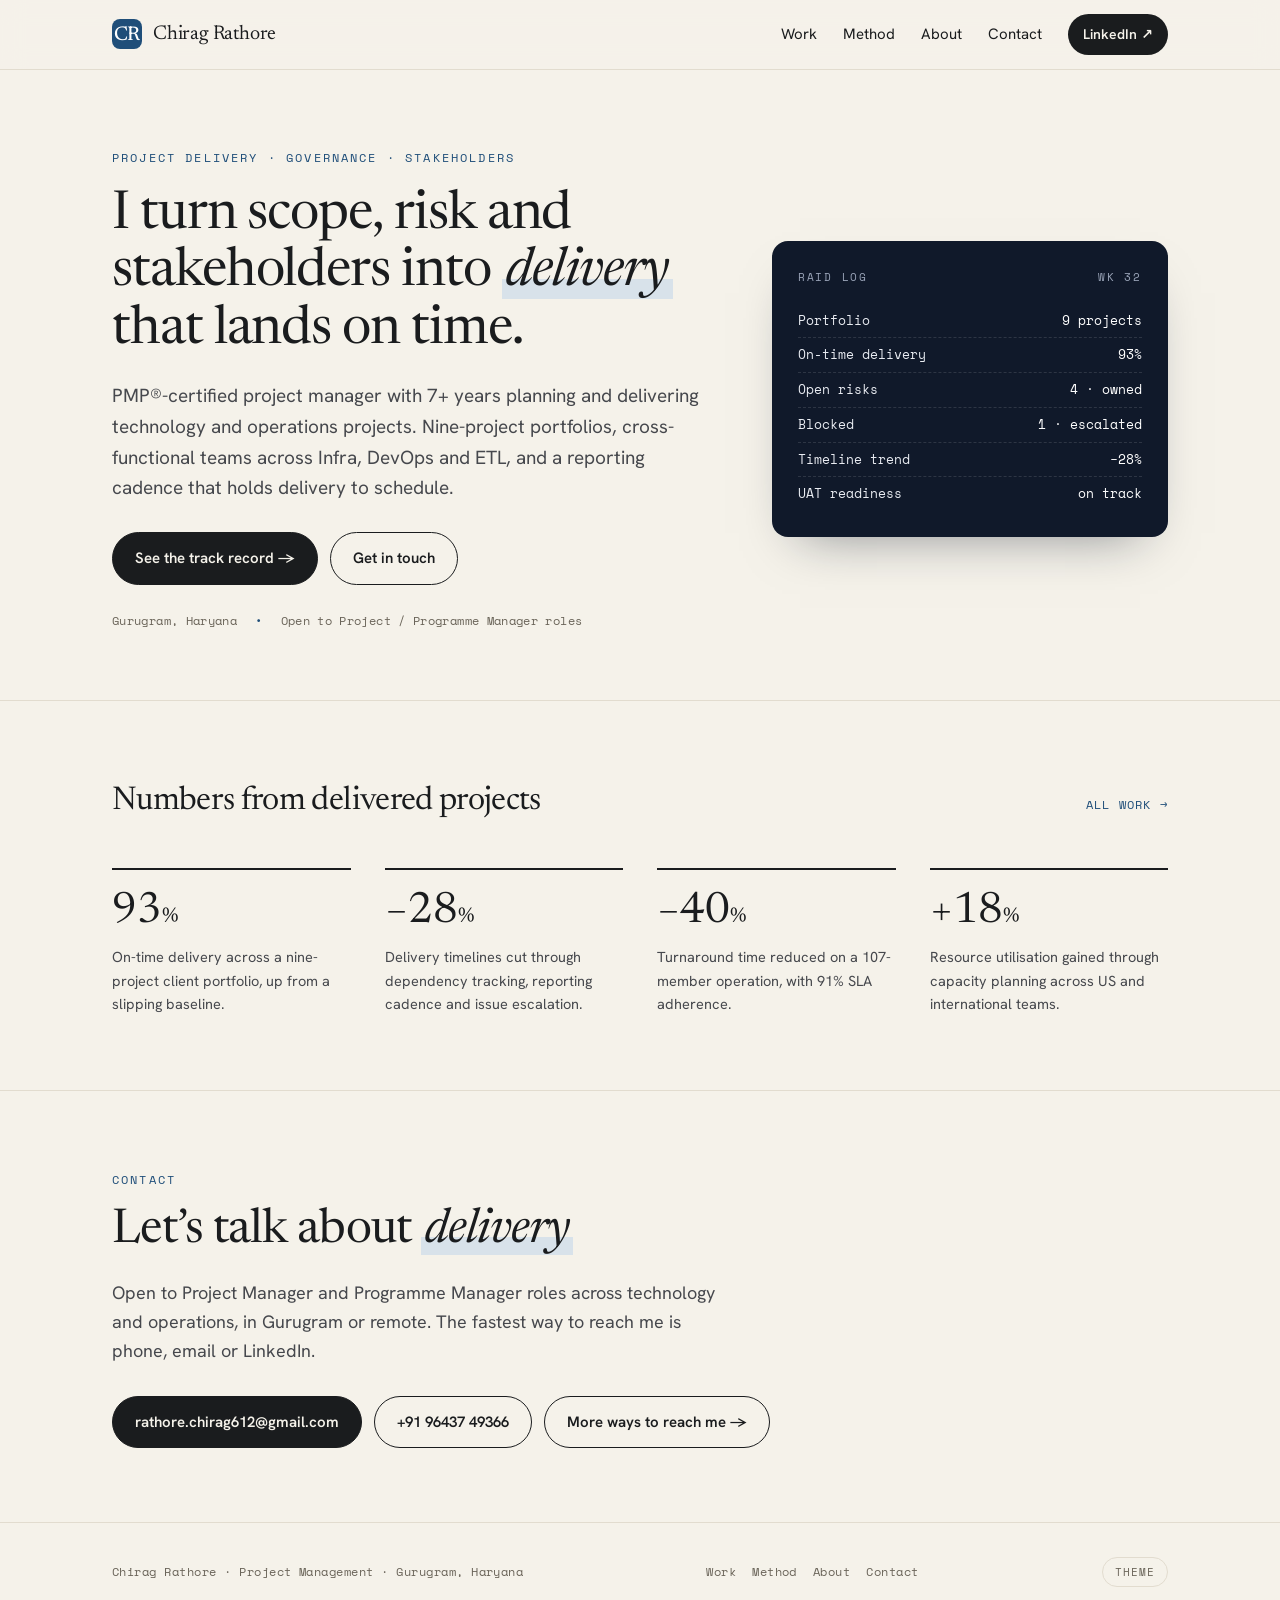
==== commit ebe9c279: "Add phone number to contact and home pages Co-Authored-By: Claude Sonnet 5 <noreply@anthropic.com>" ====
--- a/index.html
+++ b/index.html
@@ -97,9 +97,10 @@
     <div class="wrap reveal">
       <span class="mono-label">Contact</span>
       <h2 style="margin-top:14px">Let&rsquo;s talk about <span class="em">delivery</span></h2>
-      <p>Open to Project Manager and Programme Manager roles across technology and operations, in Gurugram or remote. The fastest way to reach me is email or LinkedIn.</p>
+      <p>Open to Project Manager and Programme Manager roles across technology and operations, in Gurugram or remote. The fastest way to reach me is phone, email or LinkedIn.</p>
       <div class="contact-links">
         <a class="btn btn-solid" href="mailto:rathore.chirag612@gmail.com">rathore.chirag612@gmail.com</a>
+        <a class="btn btn-ghost" href="tel:+919643749366">+91 96437 49366</a>
         <a class="btn btn-ghost" href="contact.html">More ways to reach me &rarr;</a>
       </div>
     </div>
